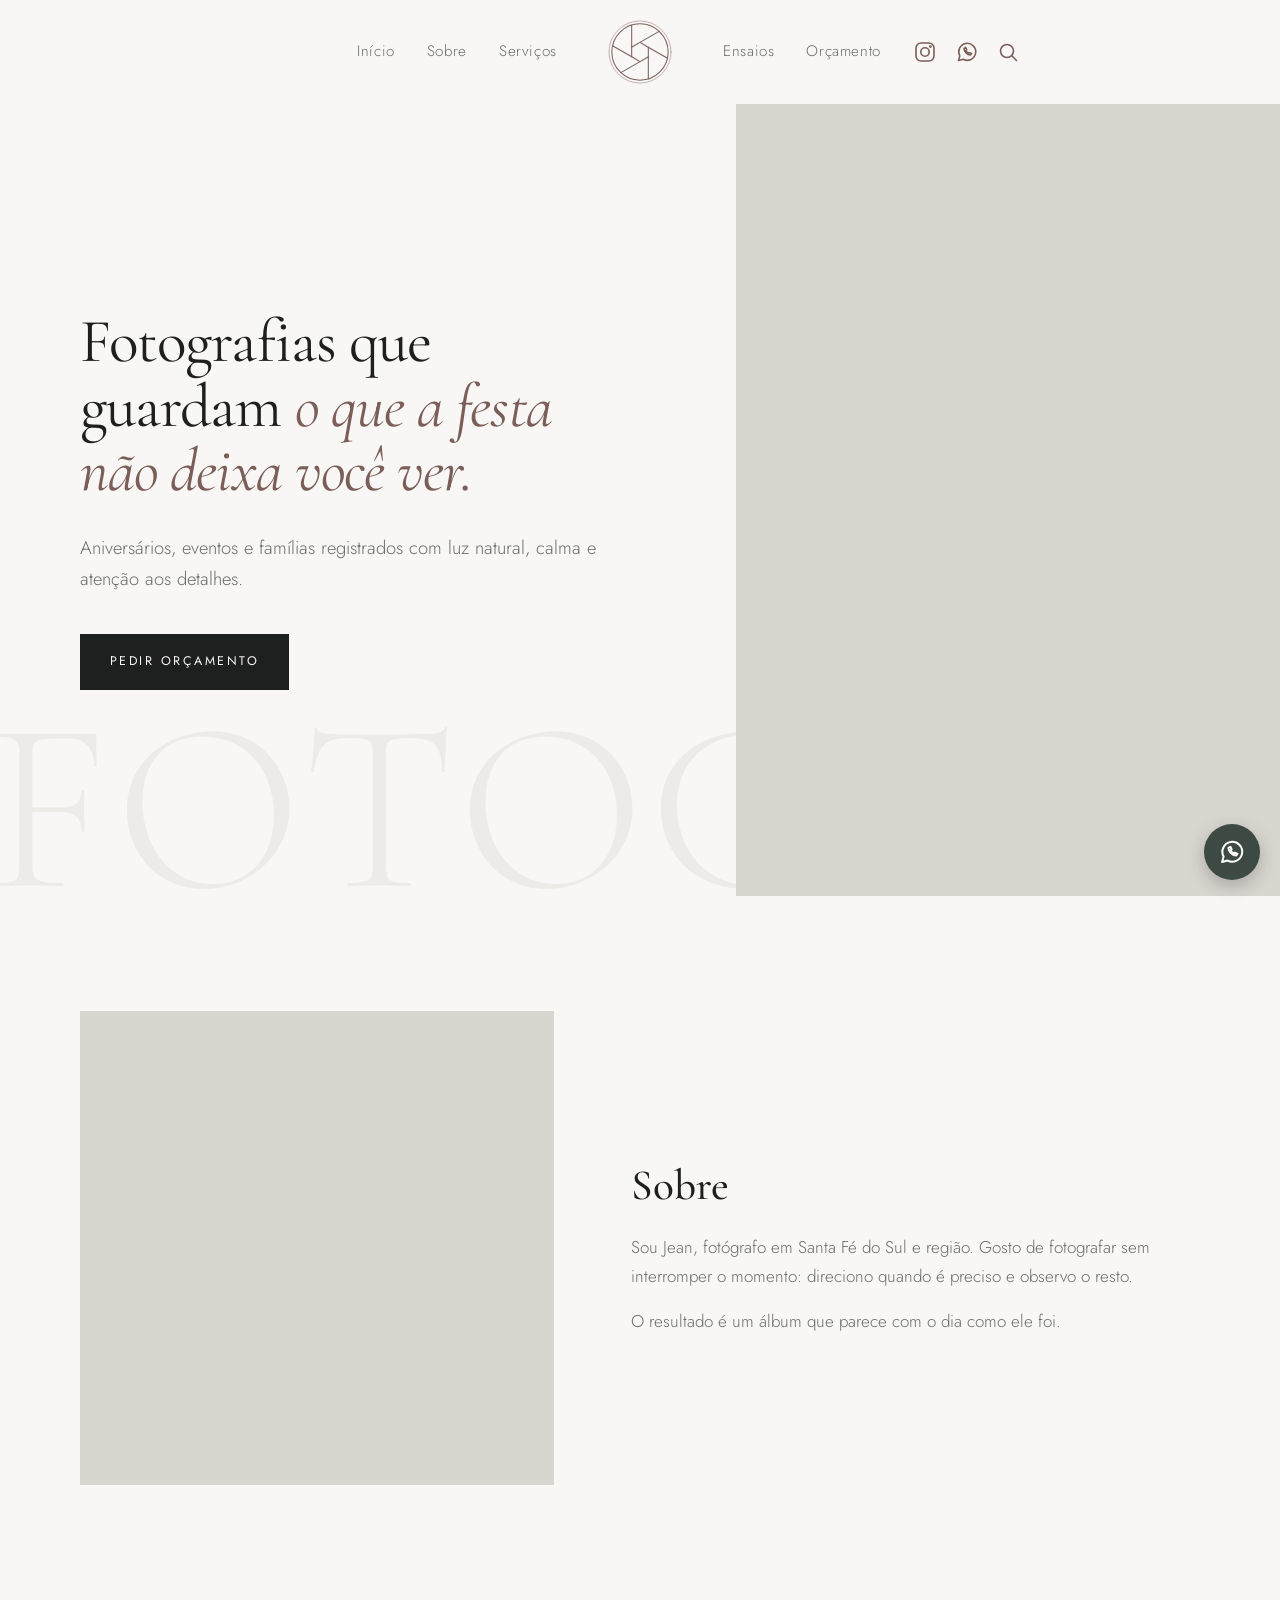
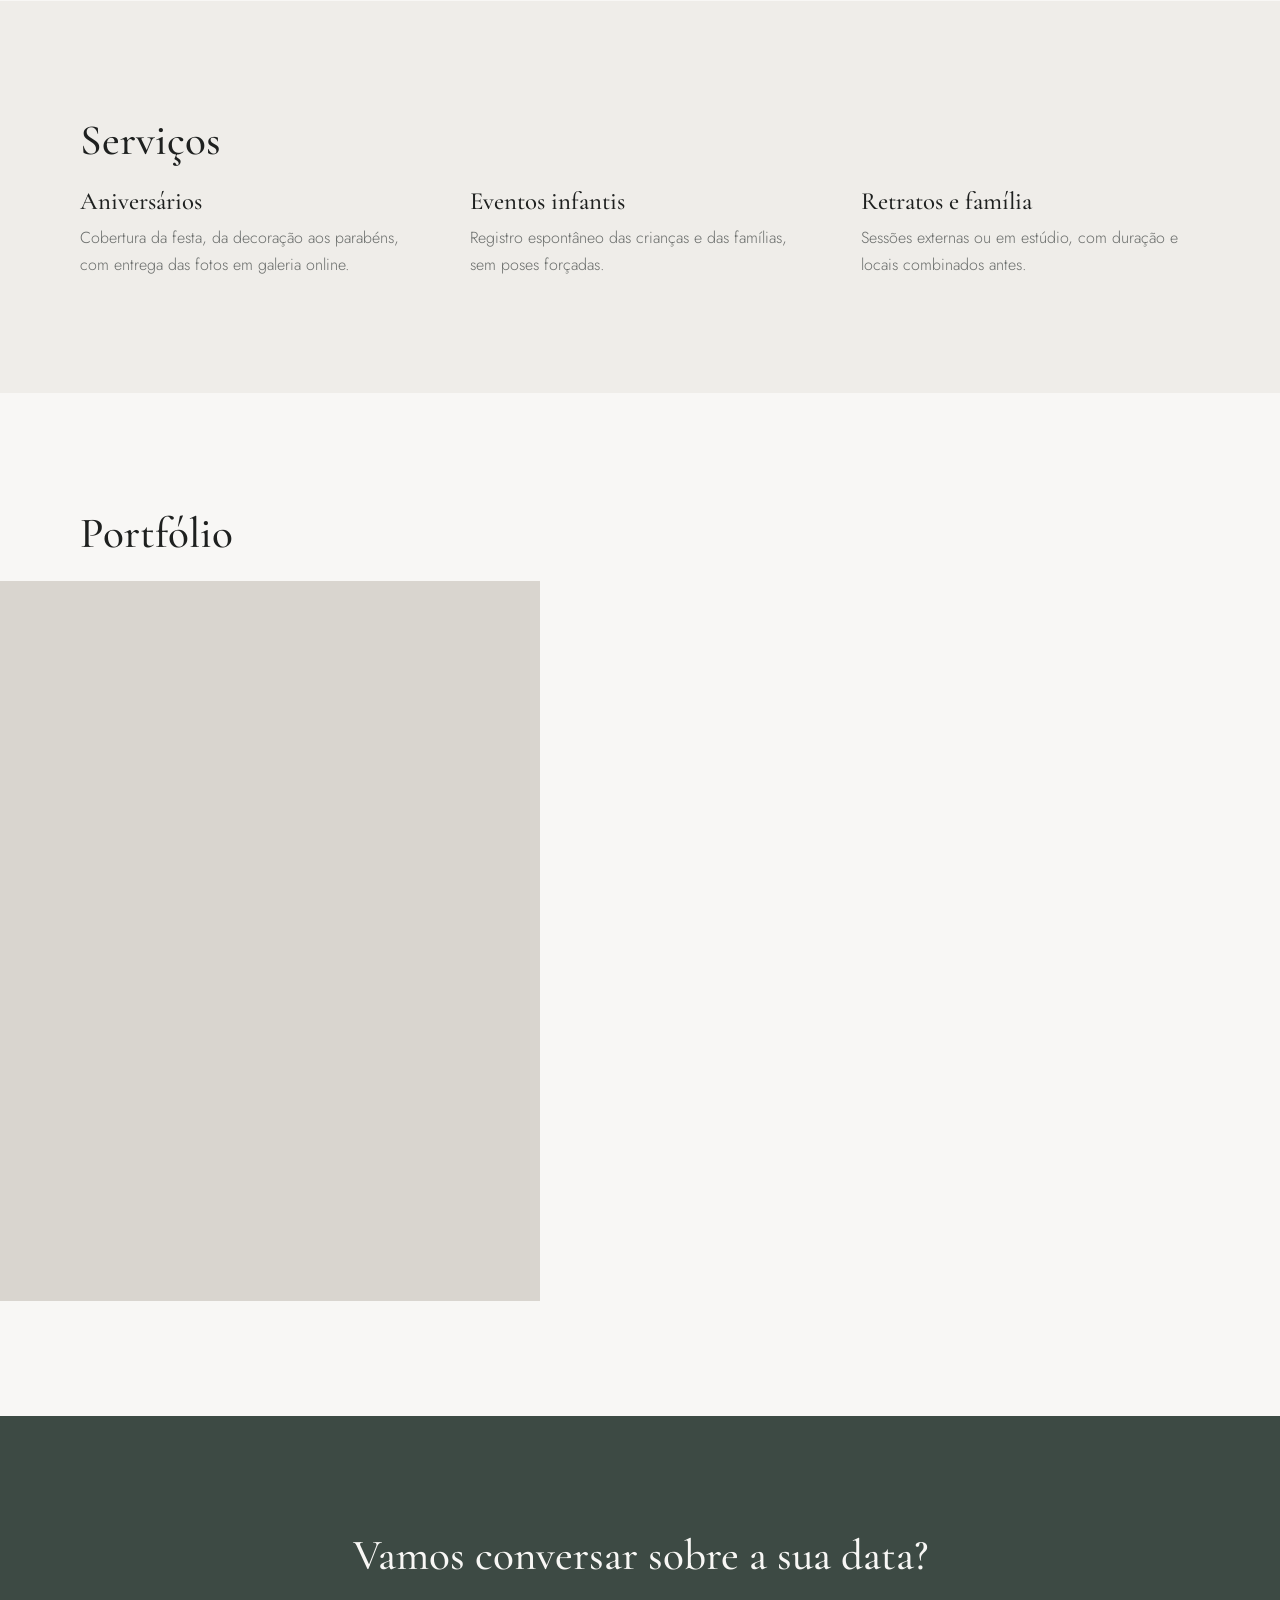
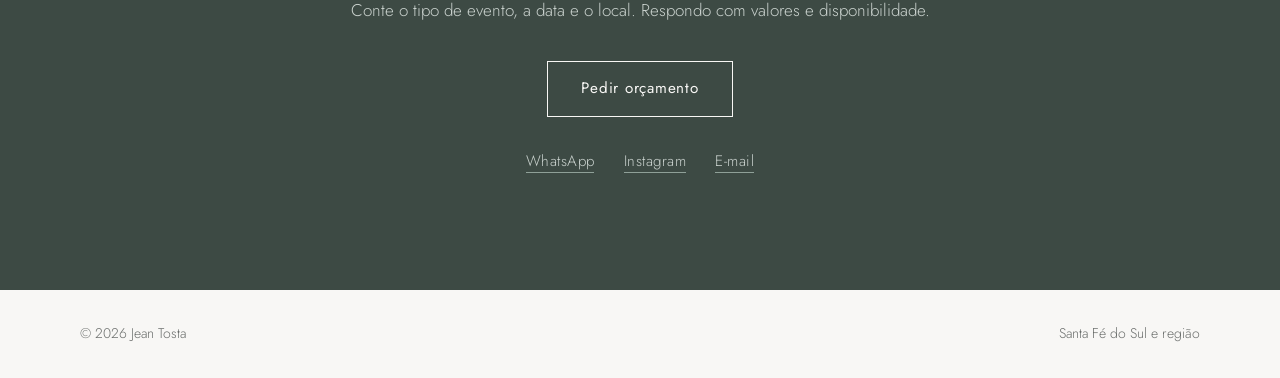
==== index.html @ 5d5b9629 "Add files via upload" ====
<!DOCTYPE html>
<html lang="pt-BR">
<head>
  <meta charset="UTF-8">
  <meta name="viewport" content="width=device-width, initial-scale=1">
  <title>Jean Tosta</title>
  <meta name="description" content="Fotografia de aniversários, eventos e famílias em Santa Fé do Sul e região.">
  <link rel="preconnect" href="https://fonts.googleapis.com">
  <link rel="preconnect" href="https://fonts.gstatic.com" crossorigin>
  <link href="https://fonts.googleapis.com/css2?family=Cormorant+Garamond:ital,wght@0,400;0,500;0,600;1,400&family=Jost:wght@300;400&display=swap" rel="stylesheet">
  <link rel="icon" type="image/svg+xml" href="logo.svg">
  <link rel="stylesheet" href="style.css">
</head>
<body>

  <header class="topo">
    <div class="container">
      <nav class="menu-esq" aria-label="Menu principal">
        <ul class="menu">
            <li><a href="index.html">Início</a></li>
            <li><a href="index.html#sobre">Sobre</a></li>
            <li><a href="index.html#servicos">Serviços</a></li>
        </ul>
      </nav>
      <a class="logo" href="index.html" aria-label="Jean Tosta, página inicial">
        <img src="logo.svg" alt="Jean Tosta">
      </a>
      <div class="topo-direita">
        <nav aria-label="Menu secundário">
          <ul class="menu">
            <li><a href="ensaios.html">Ensaios</a></li>
            <li><a href="orcamento.html">Orçamento</a></li>
          </ul>
        </nav>
        <div class="icones">
          <a href="https://instagram.com/jeantosta_" aria-label="Instagram">
            <svg viewBox="0 0 24 24" fill="none" stroke="currentColor" stroke-width="1.6" stroke-linecap="round" stroke-linejoin="round" aria-hidden="true"><rect x="3" y="3" width="18" height="18" rx="5"/><circle cx="12" cy="12" r="4.2"/><circle cx="17.4" cy="6.6" r="0.6" fill="currentColor"/></svg>
          </a>
          <a href="https://wa.me/5517992645411" aria-label="WhatsApp">
            <svg viewBox="0 0 24 24" fill="none" stroke="currentColor" stroke-width="1.6" stroke-linecap="round" stroke-linejoin="round" aria-hidden="true"><path d="M3.5 20.5l1.3-4.6A8.5 8.5 0 1 1 8.2 19.3z"/><path d="M9 8.5c0 3.2 3.3 6.5 6.5 6.5l1.2-1.4-2.2-1.1-.9.8c-1.2-.5-2.2-1.5-2.7-2.7l.8-.9-1.1-2.2z"/></svg>
          </a>
          <details class="busca">
            <summary aria-label="Pesquisar">
              <svg viewBox="0 0 24 24" fill="none" stroke="currentColor" stroke-width="1.6" stroke-linecap="round" aria-hidden="true"><circle cx="11" cy="11" r="6.5"/><path d="M16 16l4.5 4.5"/></svg>
            </summary>
            <form action="https://www.google.com/search" method="get" role="search">
              <input type="hidden" name="as_sitesearch" value="SEUDOMINIO.com.br">
              <input type="search" name="q" placeholder="Pesquisar no site" aria-label="Pesquisar no site">
            </form>
          </details>
        </div>
      </div>
    </div>
  </header>

  <main>

    <!-- INÍCIO -->
    <section class="hero" id="inicio">
      <div class="hero-texto">
        <h1>Fotografias que guardam <em>o que a festa não deixa você ver.</em></h1>
        <p class="lead">Aniversários, eventos e famílias registrados com luz natural, calma e atenção aos detalhes.</p>
        <div class="botoes">
          <a class="botao cheio" href="#contato" data-rolar="contato">Pedir orçamento</a>
        </div>
      </div>
      <!-- Foto de destaque: para trocar, mude o arquivo em background-image -->
      <div class="foto hero-foto" style="background-image:url('img/ensaios/giovanna/IMG_0049.jpg')" role="img" aria-label="Giovanna, ensaio fotográfico"></div>
    </section>

    <!-- SOBRE -->
    <section class="sobre" id="sobre">
      <div class="container">
        <div class="foto r-quadrado" style="background-image:url('img/sobre.jpg');background-position:center 30%" role="img" aria-label="Jean Tosta fotografando"></div>
        <div>
          <h2>Sobre</h2>
          <p>Sou Jean, fotógrafo em Santa Fé do Sul e região. Gosto de fotografar sem interromper o momento: direciono quando é preciso e observo o resto.</p>
          <p>O resultado é um álbum que parece com o dia como ele foi.</p>
        </div>
      </div>
    </section>

    <!-- ENSAIOS -->
    <section class="servicos" id="servicos">
      <div class="container">
        <h2>Serviços</h2>
        <div class="lista-servicos">
          <div>
            <h3>Aniversários</h3>
            <p>Cobertura da festa, da decoração aos parabéns, com entrega das fotos em galeria online.</p>
          </div>
          <div>
            <h3>Eventos infantis</h3>
            <p>Registro espontâneo das crianças e das famílias, sem poses forçadas.</p>
          </div>
          <div>
            <h3>Retratos e família</h3>
            <p>Sessões externas ou em estúdio, com duração e locais combinados antes.</p>
          </div>
        </div>
      </div>
    </section>

    <!-- PORTFÓLIO -->
    <section id="portfolio">
      <div class="container">
        <h2>Portfólio</h2>
      </div>
      <div class="categorias">
          <a class="tile" href="ensaios.html">
            <div class="foto r-retrato" style="background-image:url('img/ensaios/giovanna/IMG_9878.jpg')" role="img" aria-label="Ensaios"></div>
            <span class="rotulo">Ensaios</span>
          </a>
        </div>
    </section>

    <!-- CONTATO -->
    <section class="contato" id="contato">
      <div class="container">
        <h2>Vamos conversar sobre a sua data?</h2>
        <p>Conte o tipo de evento, a data e o local. Respondo com valores e disponibilidade.</p>
        <a class="botao" href="orcamento.html">Pedir orçamento</a>
        <p class="redes">
          <a href="https://wa.me/5517992645411">WhatsApp</a>
          <a href="https://instagram.com/jeantosta_">Instagram</a>
          <a href="mailto:lucasjean2605@gmail.com">E-mail</a>
        </p>
      </div>
    </section>

  </main>

  <footer class="rodape">
    <div class="container">
      <span>© 2026 Jean Tosta</span>
      <span>Santa Fé do Sul e região</span>
    </div>
  </footer>

  <a class="whats-flutuante" href="https://wa.me/5517992645411?text=Ol%C3%A1!%20Vi%20seu%20site%20e%20quero%20um%20or%C3%A7amento." aria-label="Conversar no WhatsApp">
    <svg viewBox="0 0 24 24" fill="none" stroke="currentColor" stroke-width="1.7" stroke-linecap="round" stroke-linejoin="round" aria-hidden="true"><path d="M3.5 20.5l1.3-4.6A8.5 8.5 0 1 1 8.2 19.3z"/><path d="M9 8.5c0 3.2 3.3 6.5 6.5 6.5l1.2-1.4-2.2-1.1-.9.8c-1.2-.5-2.2-1.5-2.7-2.7l.8-.9-1.1-2.2z"/></svg>
  </a>

  <script src="script.js"></script>
</body>
</html>
---- style.css ----
/* ===== Base ===== */
:root {
  --papel: #f8f7f5;
  --tinta: #1e201f;
  --suave: #6a6d6b;
  --linha: #dcdad6;
  --destaque: #3d4a44;
  --icone: #7b5e57;
  --foto-1: #d9d5cf;
  --foto-2: #c9c7c2;
  --foto-3: #e4e1dc;
  --titulo: "Cormorant Garamond", Garamond, Georgia, serif;
  --texto: "Jost", "Helvetica Neue", Arial, sans-serif;
}

* { box-sizing: border-box; margin: 0; padding: 0; }

html { scroll-behavior: smooth; }

body {
  background: var(--papel);
  color: var(--tinta);
  font-family: var(--texto);
  font-weight: 300;
  font-size: 1.0625rem;
  line-height: 1.7;
  -webkit-font-smoothing: antialiased;
}

a { color: inherit; text-decoration: none; }
a:focus-visible, button:focus-visible, input:focus-visible,
select:focus-visible, textarea:focus-visible {
  outline: 2px solid var(--destaque);
  outline-offset: 3px;
}

.container { width: min(1120px, 100% - 3rem); margin-inline: auto; }

h1, h2, h3 { font-family: var(--titulo); font-weight: 500; line-height: 1.12; }
h1 { font-size: clamp(2.7rem, 5.8vw, 4.8rem); letter-spacing: -0.01em; }
h2 { font-size: clamp(2rem, 3.4vw, 2.7rem); margin-bottom: 1.5rem; }
h3 { font-size: 1.55rem; margin-bottom: .5rem; }

p { max-width: 58ch; color: var(--suave); }
p + p { margin-top: 1rem; }

section { padding: clamp(4rem, 9vw, 7.5rem) 0; }

/* ===== Cabeçalho ===== */
.topo { padding: 1.25rem 0; }
.topo .container {
  display: grid; grid-template-columns: 1fr auto 1fr; align-items: center;
  column-gap: clamp(1.5rem, 4vw, 3.5rem);
}
.menu-esq { justify-self: end; }
.logo { display: block; line-height: 0; }
.logo img { width: 64px; height: 64px; display: block; }
.marca { font-family: var(--titulo); font-size: 1.7rem; font-weight: 500; letter-spacing: .01em; }
.menu { display: flex; gap: 2rem; flex-wrap: wrap; list-style: none; font-size: .95rem; letter-spacing: .04em; }
.menu a { color: var(--suave); padding-bottom: 2px; border-bottom: 1px solid transparent; }
.menu a:hover, .menu a[aria-current="page"] { color: var(--tinta); border-color: var(--tinta); }

.topo-direita { display: flex; align-items: center; gap: 2rem; justify-self: start; }
.icones { display: flex; align-items: center; gap: 1.1rem; color: var(--icone); position: relative; }
.icones svg { width: 24px; height: 24px; display: block; }
.icones a, .busca summary { color: var(--icone); cursor: pointer; list-style: none; display: block; transition: color .2s; }
.icones a:hover, .busca summary:hover { color: var(--tinta); }
.busca summary::-webkit-details-marker { display: none; }
.busca form { position: absolute; right: 0; top: calc(100% + .75rem); z-index: 5; background: var(--papel); border: 1px solid var(--linha); padding: .6rem .9rem; }
.busca input { font: inherit; font-weight: 300; border: 0; background: transparent; color: var(--tinta); width: 14rem; }
.busca input:focus { outline: none; }

/* ===== Fotos (blocos de imagem) ===== */
.foto {
  background-color: var(--foto-1);
  background-size: cover;
  background-position: center;
  width: 100%;
}
.foto { -webkit-user-select: none; user-select: none; -webkit-touch-callout: none; }
.foto.r-retrato { aspect-ratio: 4 / 5; }
.foto.r-paisagem { aspect-ratio: 3 / 2; }
.foto.r-quadrado { aspect-ratio: 1 / 1; }

/* ===== Início ===== */
.inicio { padding-top: clamp(2rem, 5vw, 4rem); }
.inicio .container {
  display: grid; grid-template-columns: 1.1fr 1fr; gap: clamp(2rem, 6vw, 5rem);
  align-items: end;
}
.inicio p { margin-top: 1.75rem; font-size: 1.15rem; }
.botao {
  display: inline-block; margin-top: 2.25rem;
  padding: .9rem 2.1rem; border: 1px solid var(--tinta);
  font-size: .95rem; letter-spacing: .05em;
  background: transparent; color: var(--tinta); cursor: pointer;
  font-family: var(--texto); font-weight: 400;
  transition: background .2s, color .2s;
}
.botao:hover { background: var(--tinta); color: var(--papel); }

/* ===== Sobre ===== */
.sobre .container {
  display: grid; grid-template-columns: 1fr 1.2fr; gap: clamp(2rem, 6vw, 5rem);
  align-items: center;
}

/* ===== Serviços ===== */
.servicos { background: #efede9; }
.lista-servicos {
  display: grid; grid-template-columns: repeat(3, 1fr); gap: clamp(1.5rem, 4vw, 3.5rem);
  margin-top: 1rem;
}
.lista-servicos p { font-size: 1rem; }

/* ===== Portfólio ===== */
.grade {
  display: grid; grid-template-columns: repeat(3, 1fr); gap: 1rem;
  align-items: start;
}
.grade figure:nth-child(2) .foto { background-color: var(--foto-2); }
.grade figure:nth-child(3) .foto { background-color: var(--foto-3); }
.grade figure:nth-child(4) .foto { background-color: var(--foto-3); }
.grade figure:nth-child(5) .foto { background-color: var(--foto-1); }
.grade figure:nth-child(6) .foto { background-color: var(--foto-2); }
.grade figure:nth-child(2), .grade figure:nth-child(5) { margin-top: 3rem; }
figcaption { margin-top: .6rem; font-size: .9rem; color: var(--suave); }

/* ===== Contato ===== */
.contato { text-align: center; background: var(--destaque); color: var(--papel); }
.contato h2 { margin-bottom: 1rem; }
.contato p { color: #c9d1cd; margin-inline: auto; }
.contato .botao { border-color: var(--papel); color: var(--papel); }
.contato .botao:hover { background: var(--papel); color: var(--destaque); }
.contato .redes { margin-top: 2rem; font-size: .95rem; letter-spacing: .03em; }
.contato .redes a { border-bottom: 1px solid #8fa098; margin: 0 .75rem; }

/* ===== Orçamento ===== */
.orcamento .container { max-width: 720px; }
.orcamento form { margin-top: 2.5rem; display: grid; gap: 1.5rem; }
.campo { display: grid; gap: .4rem; }
.campo label { font-size: .95rem; color: var(--suave); }
.campo input, .campo select, .campo textarea {
  font: inherit; font-weight: 300; color: var(--tinta);
  background: transparent; border: 0; border-bottom: 1px solid var(--linha);
  padding: .6rem 0; border-radius: 0;
}
.campo input:focus, .campo select:focus, .campo textarea:focus { border-color: var(--tinta); outline: none; }
.campo textarea { min-height: 7rem; resize: vertical; }
.duas { display: grid; grid-template-columns: 1fr 1fr; gap: 1.5rem; }
.ou { margin-top: 2rem; font-size: .95rem; }
.ou a { border-bottom: 1px solid var(--tinta); color: var(--tinta); }

/* ===== Rodapé ===== */
.rodape { padding: 2rem 0; font-size: .875rem; color: var(--suave); }
.rodape .container { display: flex; justify-content: space-between; flex-wrap: wrap; gap: .5rem; }

/* ===== Celular ===== */
@media (max-width: 820px) {
  .inicio .container, .sobre .container { grid-template-columns: 1fr; }
  .lista-servicos { grid-template-columns: 1fr; }
  .grade { grid-template-columns: 1fr 1fr; }
  .grade figure:nth-child(2), .grade figure:nth-child(5) { margin-top: 0; }
  .duas { grid-template-columns: 1fr; }
  .menu { gap: 1.25rem; justify-content: center; }
  .topo .container { grid-template-columns: 1fr; justify-items: center; row-gap: .75rem; }
  .logo { order: -1; }
  .menu-esq, .topo-direita { justify-self: center; }
  .topo-direita { flex-wrap: wrap; justify-content: center; gap: 1rem 1.5rem; }
  .logo img { width: 52px; height: 52px; }
}
@media (max-width: 480px) {
  .grade { grid-template-columns: 1fr; }
}

/* ===== Aviso de direitos autorais (clique direito) ===== */
.aviso-direitos {
  position: fixed; z-index: 100; pointer-events: none;
  padding: .3rem .7rem; white-space: nowrap;
  background: rgba(255, 255, 255, .95); color: var(--icone);
  border: 1px solid #cdbdb8; font-family: var(--texto); font-weight: 300; font-size: .8rem;
  opacity: 0; transition: opacity .2s;
}
.aviso-direitos.visivel { opacity: 1; }

/* ===== Portfólio em categorias e galerias ===== */
.tile { position: relative; display: block; overflow: hidden; }
.tile .rotulo {
  position: absolute; inset: 0; display: flex; align-items: center; justify-content: center;
  padding: 1rem; text-align: center;
  background: rgba(30, 32, 31, .5); color: #fff;
  font-family: var(--titulo); font-weight: 500; font-size: clamp(1.3rem, 2.2vw, 1.8rem);
  opacity: 0; transition: opacity .25s;
}
.tile:hover .rotulo, .tile:focus-visible .rotulo { opacity: 1; }
div.tile .rotulo { display: none; }

/* Portfólio: faixa de fotos grandes que ocupa a tela toda e rola para os lados */
.categorias {
  display: flex; gap: 0; width: 100%;
  overflow-x: auto; overflow-y: hidden;
  -webkit-overflow-scrolling: touch;
  scrollbar-width: none; -ms-overflow-style: none; /* barra escondida */
}
.categorias::-webkit-scrollbar { display: none; }
.categorias .tile { flex: 0 0 auto; height: 80vh; min-height: 420px; aspect-ratio: 3 / 4; }
.categorias .tile .foto { height: 100%; aspect-ratio: auto; }

.pagina { padding-top: clamp(1.5rem, 4vw, 3rem); }
.voltar { display: inline-block; margin-bottom: 1.5rem; font-size: .95rem; color: var(--suave); border-bottom: 1px solid var(--linha); }
.voltar:hover { color: var(--tinta); border-color: var(--tinta); }
.pagina .intro { margin-top: 1rem; }
.galeria { display: grid; grid-template-columns: repeat(4, 1fr); gap: 1rem; margin-top: 2.5rem; }
.galeria-evento { margin-top: 2rem; }

@media (hover: none) {
  .tile .rotulo { opacity: 1; background: linear-gradient(to top, rgba(30,32,31,.65), rgba(30,32,31,0) 55%); align-items: flex-end; font-size: 1.15rem; }
  div.tile .rotulo { display: none; }
}
@media (max-width: 820px) {
  .galeria { grid-template-columns: 1fr 1fr; }
  .categorias .tile { height: 70vh; }
}


.nota { font-size: .875rem; margin-top: -.5rem; }

/* Campo de WhatsApp com seleção do país */
.telefone-grupo { display: grid; grid-template-columns: 9rem 1fr; gap: .75rem; }
.telefone-grupo select { text-overflow: ellipsis; cursor: pointer; }

/* ===== Celular: cabeçalho em linha e foto de destaque menor ===== */
@media (max-width: 820px) {
  .topo { padding: 2.25rem 0 1rem; }
  .topo .container {
    display: flex; flex-wrap: wrap; justify-content: center; align-items: center;
    gap: .9rem 1rem;
  }
  .logo { order: -1; flex-basis: 100%; display: flex; justify-content: center; }
  .topo-direita { display: contents; }
  .menu-esq, .topo-direita nav { justify-self: auto; }
  .menu { flex-wrap: nowrap; gap: 1rem; font-size: .88rem; letter-spacing: .02em; justify-content: center; }
  .icones { flex-basis: 100%; justify-content: center; gap: 1.6rem; }
  .icones svg { width: 22px; height: 22px; }

  h1 { font-size: clamp(2rem, 9vw, 2.6rem); }
  .inicio { padding-top: 1.5rem; }
  .inicio p { font-size: 1.05rem; margin-top: 1.25rem; }
  .inicio .foto { max-width: 17rem; margin-inline: auto; }
  section { padding: 3.5rem 0; }
}
@media (max-width: 360px) {
  .menu { gap: .7rem; font-size: .8rem; }
}

/* ===== Início (hero) ===== */
.hero {
  position: relative; overflow: hidden; padding: 0;
  display: grid; grid-template-columns: minmax(0, 1.15fr) minmax(0, .85fr);
  min-height: 600px; min-height: min(88vh, 860px);
}
/* palavra grande e apagada ao fundo */
.hero::before {
  content: "FOTOGRAFIA"; position: absolute; left: -1vw; bottom: -.14em; z-index: 0;
  font-family: var(--titulo); font-size: clamp(6rem, 19vw, 17rem); line-height: 1;
  letter-spacing: .02em; white-space: nowrap; pointer-events: none;
  color: rgba(123, 94, 87, .08);
}
.hero-texto {
  position: relative; z-index: 2; align-self: center;
  padding: 4rem clamp(1.5rem, 5vw, 5rem) 4rem max(1.5rem, calc((100vw - 1120px) / 2));
}
.hero-foto { position: relative; z-index: 1; background-position: center 30%; min-height: 100%; }

.hero h1 { font-size: clamp(2.6rem, 4.8vw, 5rem); font-weight: 400; line-height: 1.05; letter-spacing: -.015em; max-width: 100%; text-wrap: balance; overflow-wrap: break-word; }
.hero h1 em { font-style: italic; color: var(--icone); }
.hero .lead { margin-top: 1.75rem; font-size: 1.15rem; max-width: 34rem; }

.botoes { display: flex; flex-wrap: wrap; gap: .75rem; margin-top: 2.5rem; }
.hero .botao {
  margin-top: 0; padding: 1rem 1.8rem;
  font-size: .78rem; letter-spacing: .2em; text-transform: uppercase;
}
.botao.cheio { background: var(--tinta); color: var(--papel); }
.botao.cheio:hover { background: var(--destaque); border-color: var(--destaque); }

/* WhatsApp flutuante */
.whats-flutuante {
  position: fixed; z-index: 50;
  right: 1.25rem; bottom: calc(1.25rem + env(safe-area-inset-bottom, 0px));
  width: 56px; height: 56px; border-radius: 50%;
  display: grid; place-items: center;
  background: var(--destaque); color: #fff;
  box-shadow: 0 6px 18px rgba(30, 32, 31, .25);
  transition: background .2s;
}
.whats-flutuante:hover { background: var(--tinta); }
.whats-flutuante svg { width: 28px; height: 28px; }

@media (max-width: 820px) {
  .hero { display: flex; flex-direction: column; min-height: 0; }
  .hero::before { font-size: 24vw; bottom: 0; }
  /* foto no topo, com degradê que a funde ao fundo da página */
  .hero-foto { order: -1; height: 66vh; height: 66svh; min-height: 380px; background-position: center 25%; }
  .hero-foto::after {
    content: ""; position: absolute; inset: 0;
    background: linear-gradient(to bottom, rgba(248, 247, 245, 0) 45%, var(--papel) 100%);
  }
  .hero-texto { margin-top: -4rem; padding: 0 1.5rem 3.5rem; }
  .hero h1 { font-size: clamp(2.3rem, 10.5vw, 3.1rem); line-height: 1.08; }
  .hero .lead { font-size: 1.05rem; margin-top: 1.25rem; }
  .botoes { margin-top: 1.75rem; gap: .6rem; }
  .hero .botao { padding: .95rem 1.2rem; font-size: .72rem; letter-spacing: .16em; text-align: center; white-space: nowrap; }
}

/* ===== Galeria estilo Pinterest ===== */
.mural { columns: 4; column-gap: .75rem; margin-top: 2rem; } /* reserva, sem JavaScript */
.mural-item { break-inside: avoid; margin: 0 0 .75rem; }
.mural-item img {
  display: block; width: 100%; height: auto; border-radius: .75rem;
  background: var(--foto-1); cursor: zoom-in;
  -webkit-user-drag: none; user-select: none; -webkit-touch-callout: none;
  transition: filter .25s;
}
.mural-item:hover img { filter: brightness(.9); }
.mural-item:focus-visible { outline: 2px solid var(--destaque); outline-offset: 3px; border-radius: .75rem; }
.mural.mural-js { columns: auto; display: flex; align-items: flex-start; gap: .75rem; }
.mural-coluna { flex: 1 1 0; min-width: 0; display: flex; flex-direction: column; gap: .75rem; }
.mural-js .mural-item { margin: 0; }
.mural-fim { height: 1px; }
@media (max-width: 900px) { .mural { columns: 3; } }
@media (max-width: 560px) {
  .mural { columns: 2; column-gap: .5rem; }
  .mural.mural-js, .mural-coluna { gap: .5rem; }
}

/* ===== Visualizador de foto (sem setas) ===== */
.visualizador {
  position: fixed; inset: 0; z-index: 200;
  background: rgba(18, 19, 18, .96);
  opacity: 0; visibility: hidden; transition: opacity .25s, visibility .25s;
  overflow: hidden;
}
.visualizador.aberto { opacity: 1; visibility: visible; }
.vis-palco { position: absolute; inset: 0; display: flex; align-items: center; justify-content: center; pointer-events: none; }
.vis-palco img {
  position: absolute; max-width: 92vw; max-height: 90vh; max-height: 90svh;
  width: auto; height: auto; object-fit: contain;
  user-select: none; -webkit-user-drag: none; -webkit-touch-callout: none;
}
/* áreas invisíveis nas laterais: tocar/clicar troca a foto */
.vis-zona { position: absolute; top: 0; bottom: 0; width: 32%; background: transparent; border: 0; cursor: pointer; z-index: 2; -webkit-tap-highlight-color: transparent; }
.vis-zona.esq { left: 0; }
.vis-zona.dir { right: 0; }
.vis-fechar {
  position: absolute; z-index: 3; top: calc(.75rem + env(safe-area-inset-top, 0px)); right: .75rem;
  width: 44px; height: 44px; display: grid; place-items: center;
  background: none; border: 0; cursor: pointer; color: rgba(255, 255, 255, .8);
}
.vis-fechar:hover { color: #fff; }
.vis-fechar svg { width: 24px; height: 24px; }
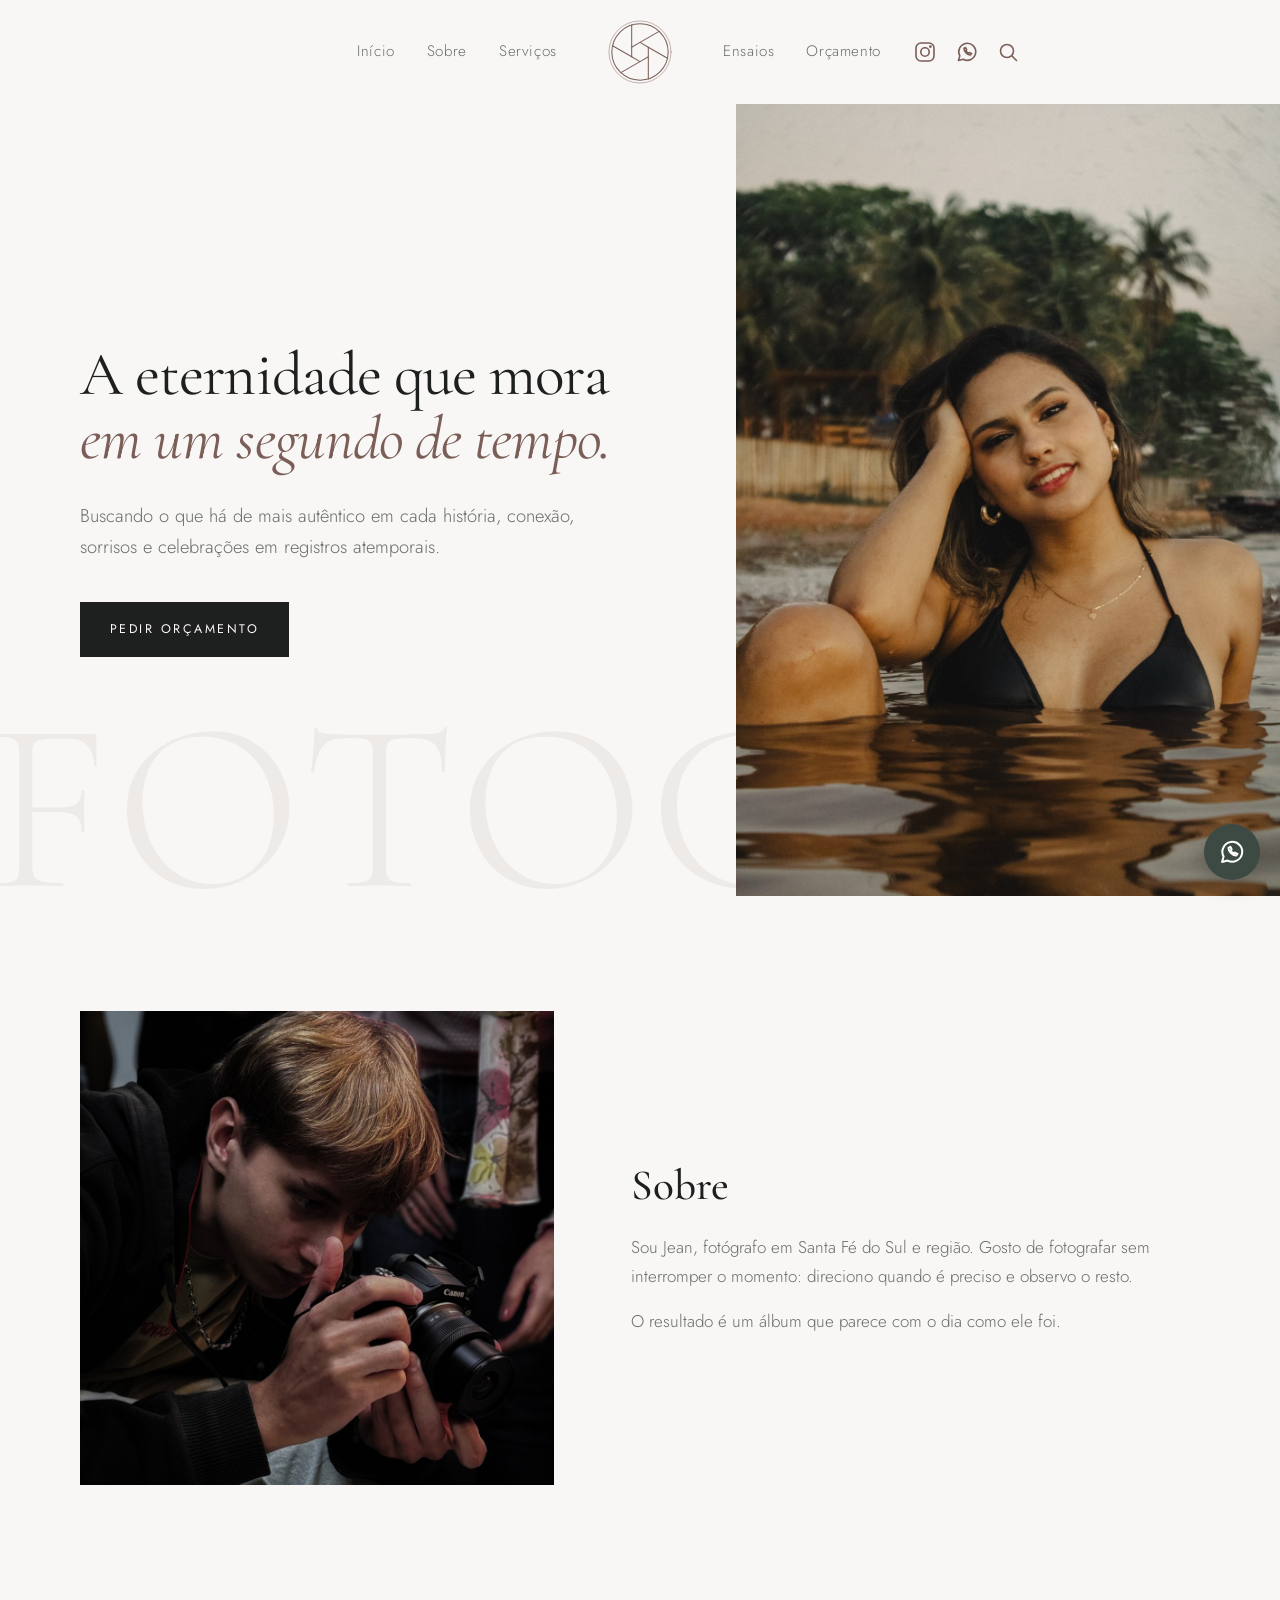
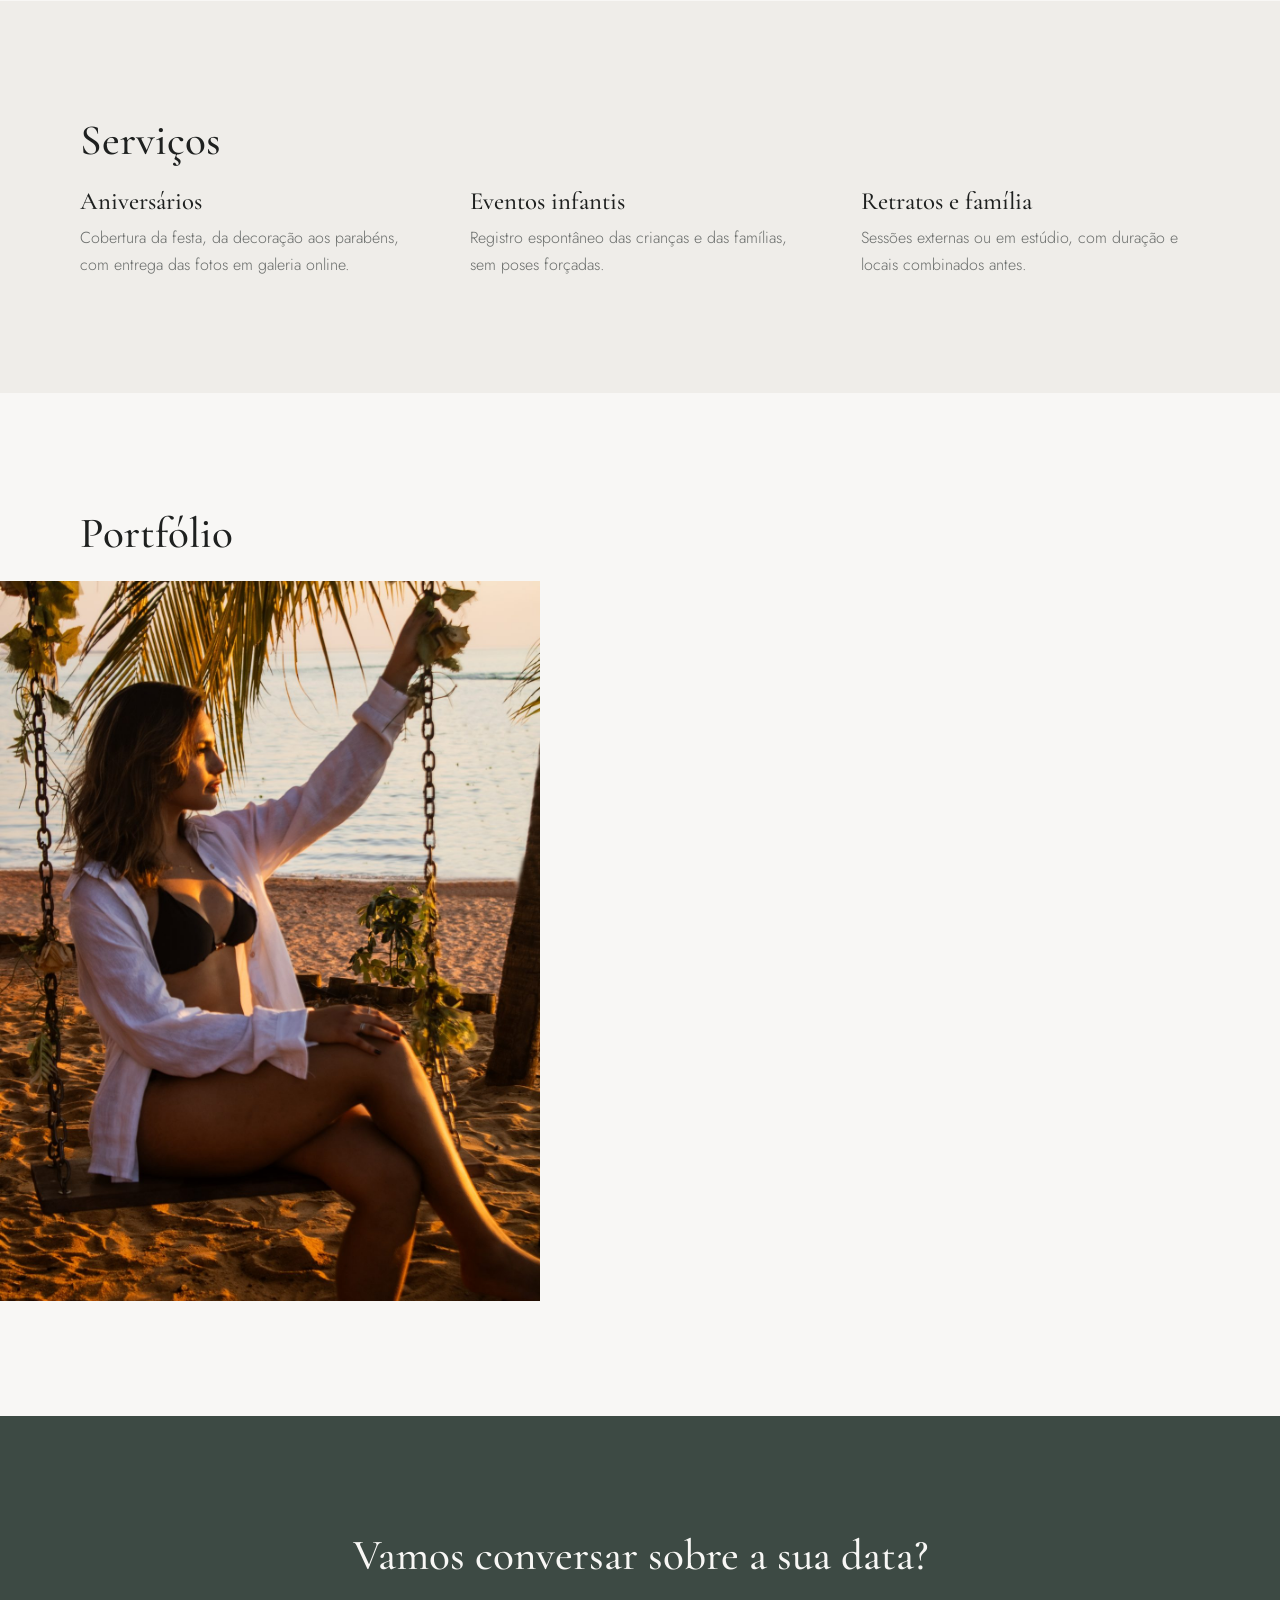
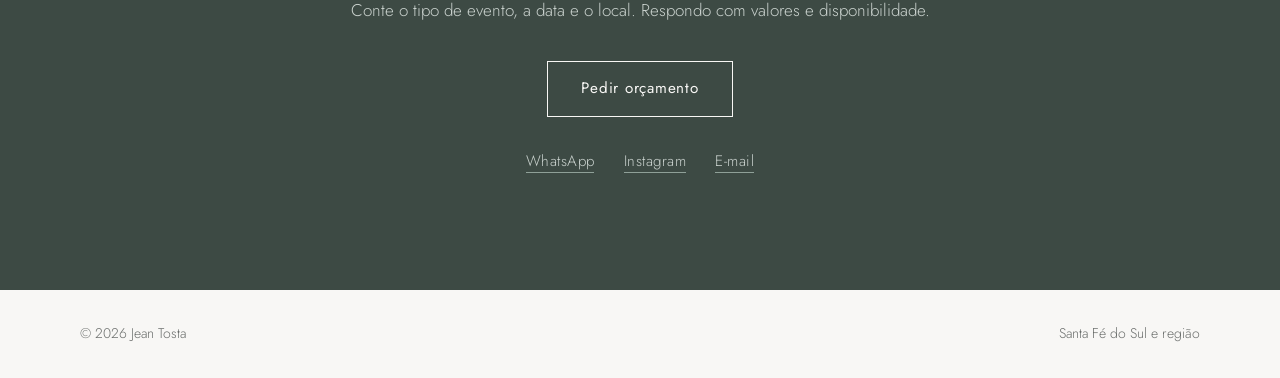
==== commit 8a7c1a60: "Add files via upload" ====
--- a/index.html
+++ b/index.html
@@ -58,8 +58,8 @@
     <!-- INÍCIO -->
     <section class="hero" id="inicio">
       <div class="hero-texto">
-        <h1>Fotografias que guardam <em>o que a festa não deixa você ver.</em></h1>
-        <p class="lead">Aniversários, eventos e famílias registrados com luz natural, calma e atenção aos detalhes.</p>
+        <h1>A eternidade que mora <em>em um segundo de tempo.</em></h1>
+        <p class="lead">Buscando o que há de mais autêntico em cada história, conexão,  sorrisos e celebrações em registros atemporais.</p>
         <div class="botoes">
           <a class="botao cheio" href="#contato" data-rolar="contato">Pedir orçamento</a>
         </div>
--- a/style.css
+++ b/style.css
@@ -313,49 +313,64 @@
   .hero .botao { padding: .95rem 1.2rem; font-size: .72rem; letter-spacing: .16em; text-align: center; white-space: nowrap; }
 }
 
-/* ===== Galeria estilo Pinterest ===== */
-.mural { columns: 4; column-gap: .75rem; margin-top: 2rem; } /* reserva, sem JavaScript */
-.mural-item { break-inside: avoid; margin: 0 0 .75rem; }
+/* ===== Galeria em tela cheia (estilo Pinterest, sem bordas e sem espaços) ===== */
+.pagina-galeria { padding-bottom: 0; }
+.pagina-galeria .container { margin-bottom: 2rem; }
+
+.mural { width: 100%; columns: 4; column-gap: 0; } /* reserva, sem JavaScript */
+.mural-item { break-inside: avoid; margin: 0; overflow: hidden; cursor: zoom-in; }
 .mural-item img {
-  display: block; width: 100%; height: auto; border-radius: .75rem;
-  background: var(--foto-1); cursor: zoom-in;
+  display: block; width: 100%; height: 100%; object-fit: cover;
   -webkit-user-drag: none; user-select: none; -webkit-touch-callout: none;
-  transition: filter .25s;
-}
-.mural-item:hover img { filter: brightness(.9); }
-.mural-item:focus-visible { outline: 2px solid var(--destaque); outline-offset: 3px; border-radius: .75rem; }
-.mural.mural-js { columns: auto; display: flex; align-items: flex-start; gap: .75rem; }
-.mural-coluna { flex: 1 1 0; min-width: 0; display: flex; flex-direction: column; gap: .75rem; }
-.mural-js .mural-item { margin: 0; }
-.mural-fim { height: 1px; }
-@media (max-width: 900px) { .mural { columns: 3; } }
-@media (max-width: 560px) {
-  .mural { columns: 2; column-gap: .5rem; }
-  .mural.mural-js, .mural-coluna { gap: .5rem; }
-}
-
-/* ===== Visualizador de foto (sem setas) ===== */
+  transition: filter .3s;
+}
+.mural-item:hover img { filter: brightness(.88); }
+.mural-item:focus-visible { outline: 2px solid var(--papel); outline-offset: -4px; }
+
+.mural.mural-js { columns: auto; display: flex; align-items: flex-start; }
+.mural-coluna { flex: 1 1 0; min-width: 0; display: flex; flex-direction: column; }
+@media (max-width: 1099px) { .mural { columns: 3; } }
+@media (max-width: 699px) { .mural { columns: 2; } }
+
+/* ===== Visualizador em carrossel (sem setas) ===== */
 .visualizador {
-  position: fixed; inset: 0; z-index: 200;
-  background: rgba(18, 19, 18, .96);
-  opacity: 0; visibility: hidden; transition: opacity .25s, visibility .25s;
-  overflow: hidden;
+  position: fixed; inset: 0; z-index: 200; overflow: hidden;
+  background: rgba(14, 15, 14, .88);
+  opacity: 0; visibility: hidden; transition: opacity .3s, visibility .3s;
 }
 .visualizador.aberto { opacity: 1; visibility: visible; }
-.vis-palco { position: absolute; inset: 0; display: flex; align-items: center; justify-content: center; pointer-events: none; }
-.vis-palco img {
-  position: absolute; max-width: 92vw; max-height: 90vh; max-height: 90svh;
-  width: auto; height: auto; object-fit: contain;
+
+.vis-palco {
+  position: absolute; inset: 0; pointer-events: none;
+  transform: scale(.97); transition: transform .4s cubic-bezier(.22, .61, .36, 1);
+}
+.visualizador.aberto .vis-palco { transform: none; }
+
+.vis-slide {
+  position: absolute; left: 50%; top: 50%;
+  will-change: transform, opacity;
+}
+.vis-slide img {
+  display: block; width: 100%; height: auto;
+  box-shadow: 0 18px 60px rgba(0, 0, 0, .45);
   user-select: none; -webkit-user-drag: none; -webkit-touch-callout: none;
 }
-/* áreas invisíveis nas laterais: tocar/clicar troca a foto */
-.vis-zona { position: absolute; top: 0; bottom: 0; width: 32%; background: transparent; border: 0; cursor: pointer; z-index: 2; -webkit-tap-highlight-color: transparent; }
+
+/* áreas invisíveis nas laterais: tocar ou clicar troca a foto */
+.vis-zona {
+  position: absolute; top: 0; bottom: 0; width: 34%; z-index: 4;
+  background: transparent; border: 0; cursor: pointer; -webkit-tap-highlight-color: transparent;
+}
 .vis-zona.esq { left: 0; }
 .vis-zona.dir { right: 0; }
+
 .vis-fechar {
-  position: absolute; z-index: 3; top: calc(.75rem + env(safe-area-inset-top, 0px)); right: .75rem;
-  width: 44px; height: 44px; display: grid; place-items: center;
-  background: none; border: 0; cursor: pointer; color: rgba(255, 255, 255, .8);
-}
-.vis-fechar:hover { color: #fff; }
-.vis-fechar svg { width: 24px; height: 24px; }
+  position: absolute; z-index: 5;
+  top: calc(1.25rem + env(safe-area-inset-top, 0px)); right: 1.25rem;
+  width: 48px; height: 48px; border-radius: 50%; border: 0; cursor: pointer;
+  display: grid; place-items: center;
+  background: rgba(255, 255, 255, .22); color: #fff;
+  transition: background .2s;
+}
+.vis-fechar:hover { background: rgba(255, 255, 255, .34); }
+.vis-fechar svg { width: 22px; height: 22px; }
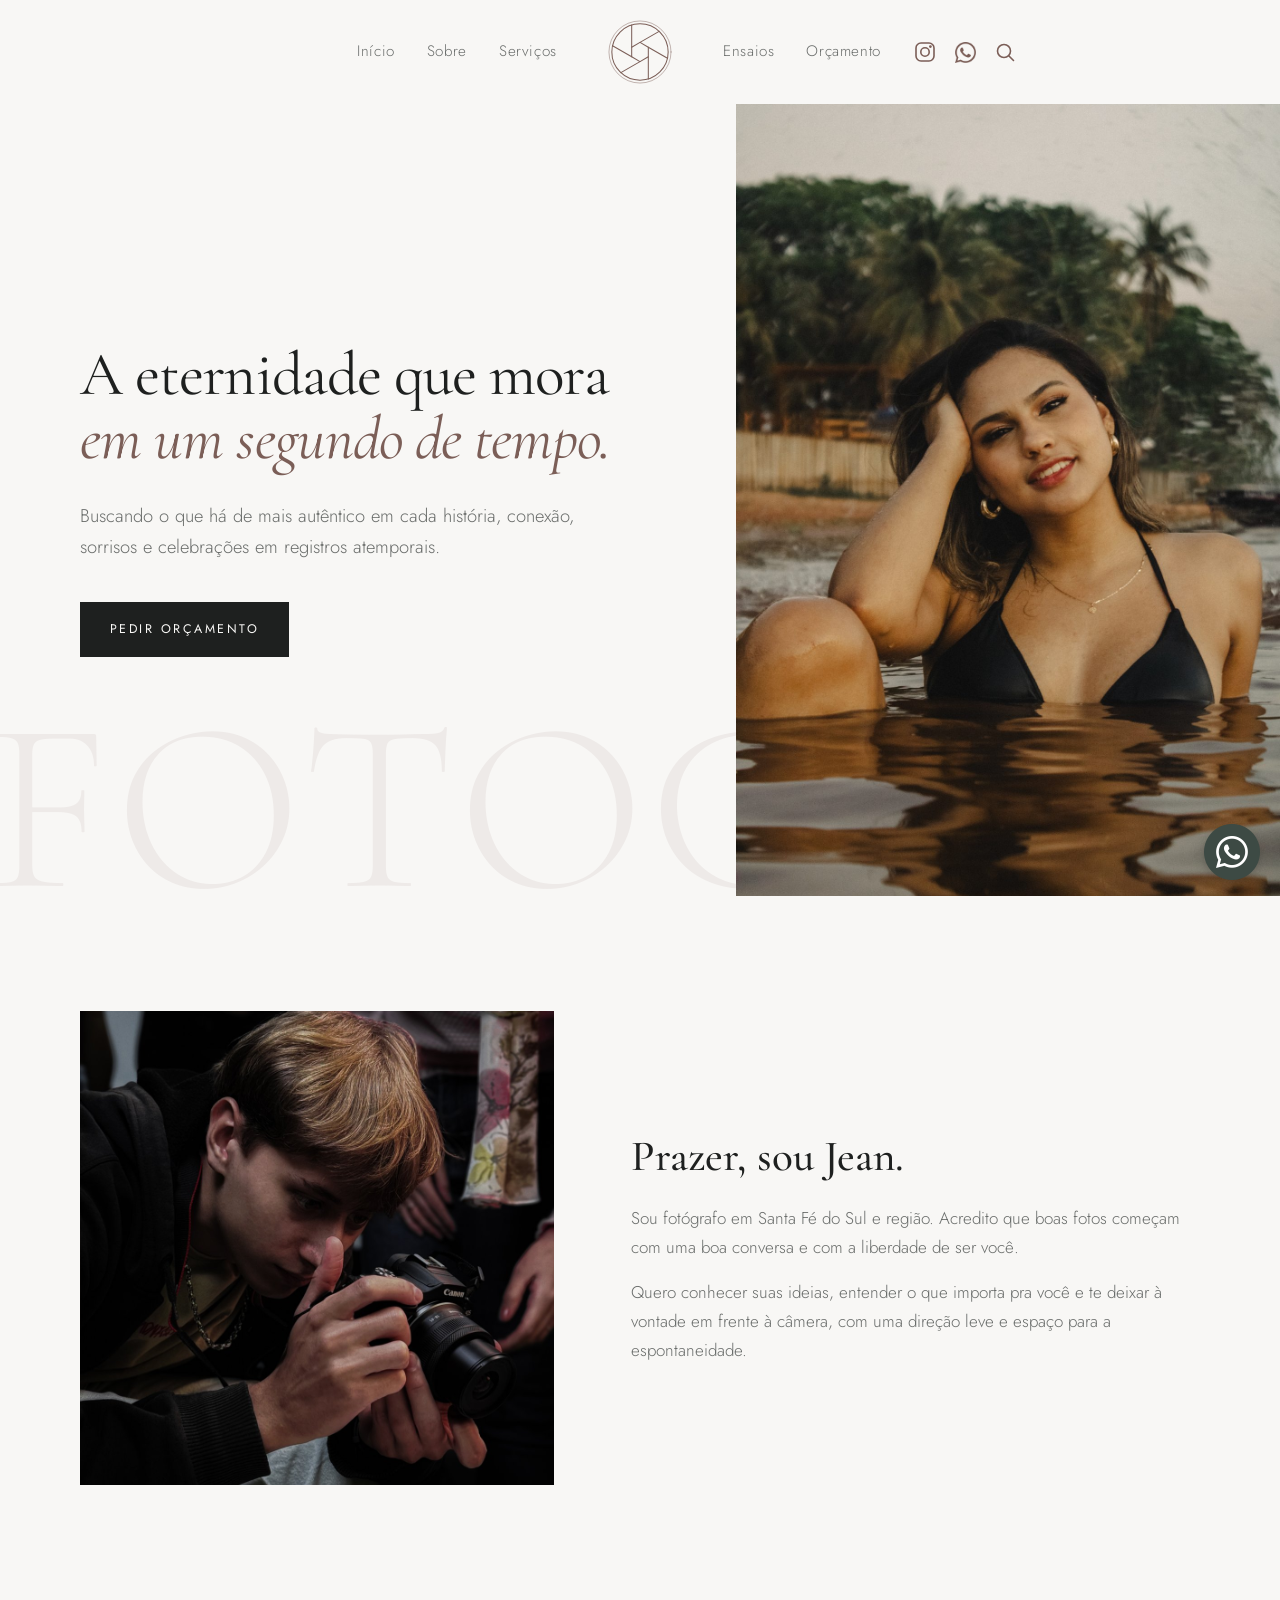
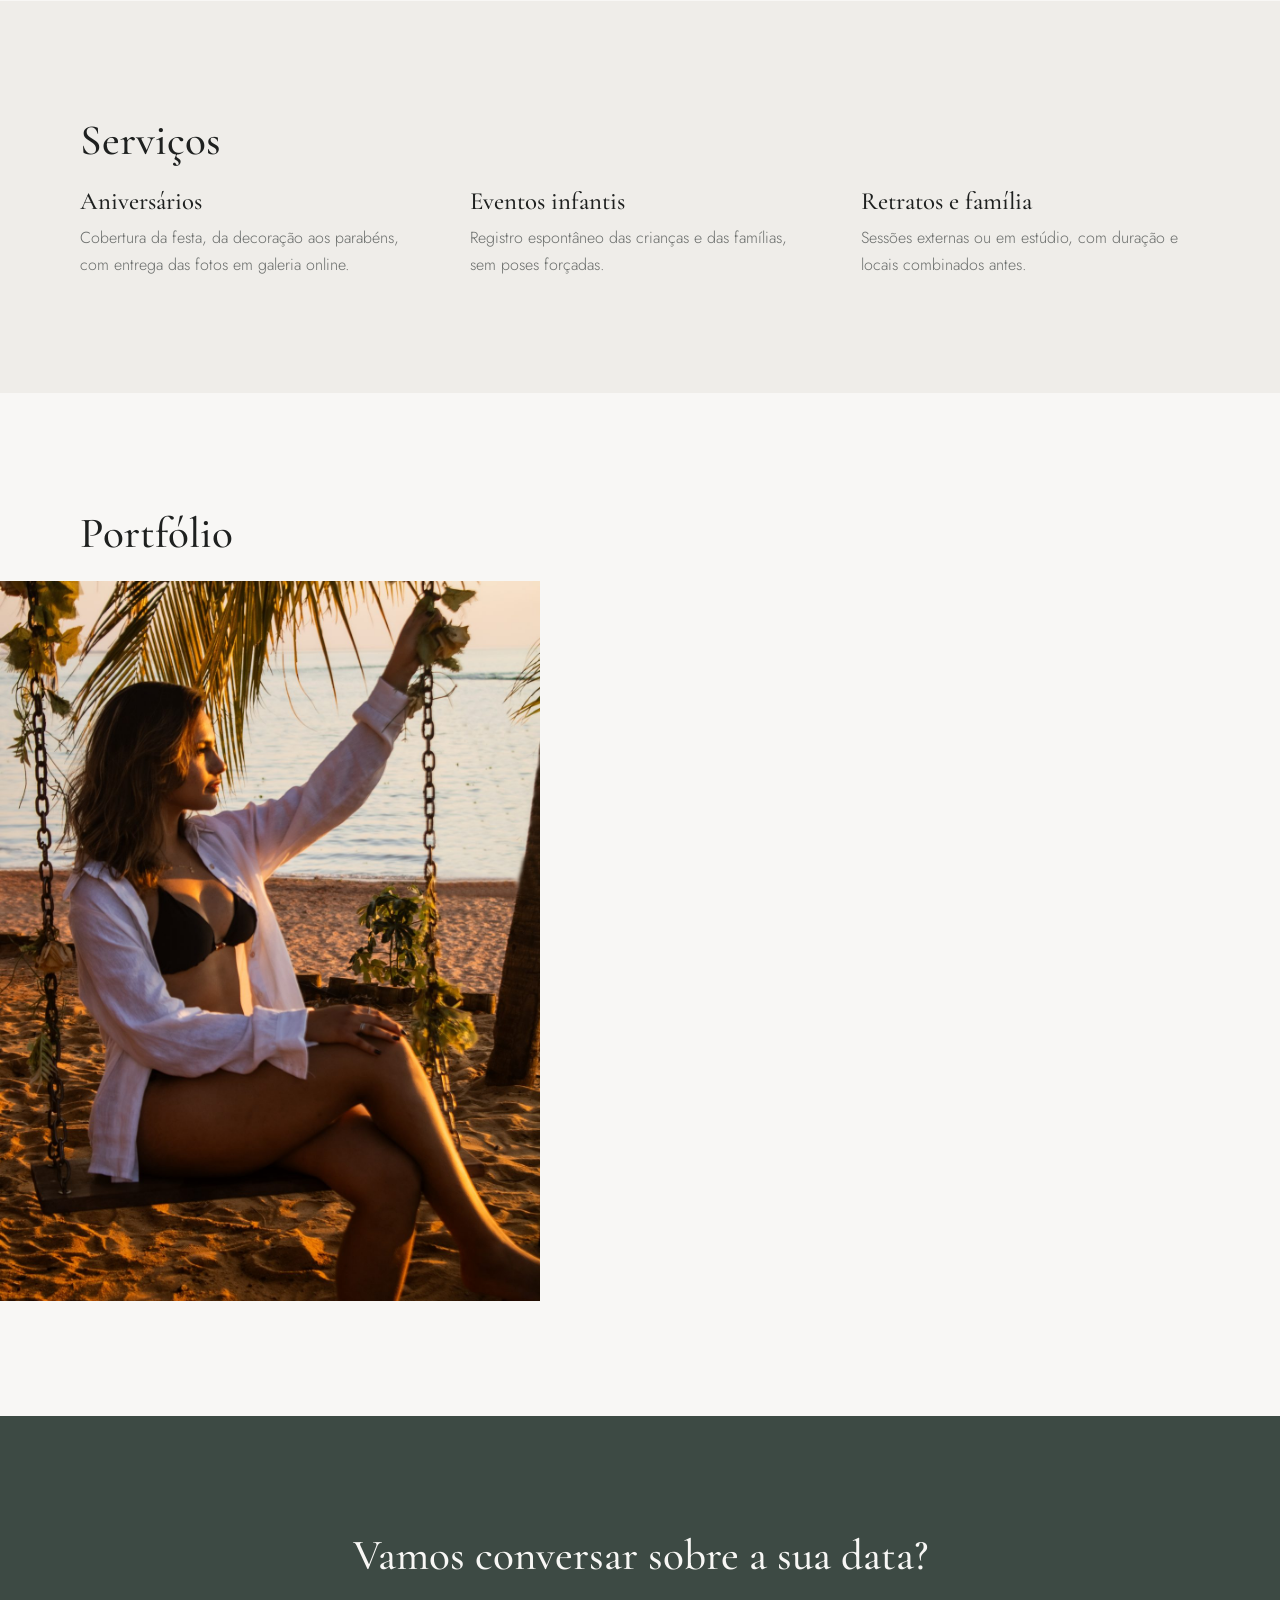
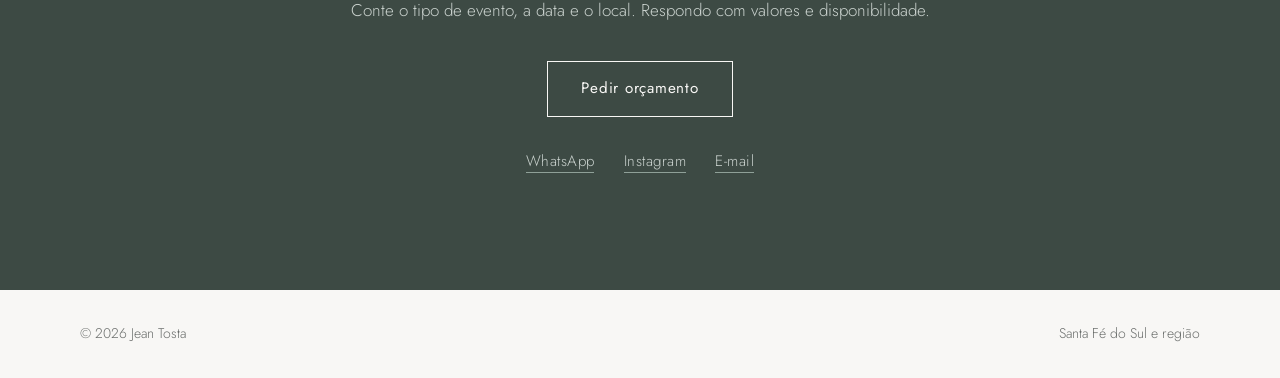
==== commit baa62cd9: "Add files via upload" ====
--- a/index.html
+++ b/index.html
@@ -37,7 +37,7 @@
             <svg viewBox="0 0 24 24" fill="none" stroke="currentColor" stroke-width="1.6" stroke-linecap="round" stroke-linejoin="round" aria-hidden="true"><rect x="3" y="3" width="18" height="18" rx="5"/><circle cx="12" cy="12" r="4.2"/><circle cx="17.4" cy="6.6" r="0.6" fill="currentColor"/></svg>
           </a>
           <a href="https://wa.me/5517992645411" aria-label="WhatsApp">
-            <svg viewBox="0 0 24 24" fill="none" stroke="currentColor" stroke-width="1.6" stroke-linecap="round" stroke-linejoin="round" aria-hidden="true"><path d="M3.5 20.5l1.3-4.6A8.5 8.5 0 1 1 8.2 19.3z"/><path d="M9 8.5c0 3.2 3.3 6.5 6.5 6.5l1.2-1.4-2.2-1.1-.9.8c-1.2-.5-2.2-1.5-2.7-2.7l.8-.9-1.1-2.2z"/></svg>
+            <img class="whatsapp-icone" src="img/whatsapp-topo.png" width="56" height="56" alt="" aria-hidden="true">
           </a>
           <details class="busca">
             <summary aria-label="Pesquisar">
@@ -73,9 +73,9 @@
       <div class="container">
         <div class="foto r-quadrado" style="background-image:url('img/sobre.jpg');background-position:center 30%" role="img" aria-label="Jean Tosta fotografando"></div>
         <div>
-          <h2>Sobre</h2>
-          <p>Sou Jean, fotógrafo em Santa Fé do Sul e região. Gosto de fotografar sem interromper o momento: direciono quando é preciso e observo o resto.</p>
-          <p>O resultado é um álbum que parece com o dia como ele foi.</p>
+          <h2>Prazer, sou Jean.</h2>
+          <p>Sou fotógrafo em Santa Fé do Sul e região. Acredito que boas fotos começam com uma boa conversa e com a liberdade de ser você.</p>
+          <p>Quero conhecer suas ideias, entender o que importa pra você e te deixar à vontade em frente à câmera, com uma direção leve e espaço para a espontaneidade.</p>
         </div>
       </div>
     </section>
@@ -138,7 +138,7 @@
   </footer>
 
   <a class="whats-flutuante" href="https://wa.me/5517992645411?text=Ol%C3%A1!%20Vi%20seu%20site%20e%20quero%20um%20or%C3%A7amento." aria-label="Conversar no WhatsApp">
-    <svg viewBox="0 0 24 24" fill="none" stroke="currentColor" stroke-width="1.7" stroke-linecap="round" stroke-linejoin="round" aria-hidden="true"><path d="M3.5 20.5l1.3-4.6A8.5 8.5 0 1 1 8.2 19.3z"/><path d="M9 8.5c0 3.2 3.3 6.5 6.5 6.5l1.2-1.4-2.2-1.1-.9.8c-1.2-.5-2.2-1.5-2.7-2.7l.8-.9-1.1-2.2z"/></svg>
+    <img class="whatsapp-icone" src="img/whatsapp-flutuante.png" width="56" height="56" alt="" aria-hidden="true">
   </a>
 
   <script src="script.js"></script>
--- a/style.css
+++ b/style.css
@@ -78,8 +78,8 @@
   width: 100%;
 }
 .foto { -webkit-user-select: none; user-select: none; -webkit-touch-callout: none; }
-.foto.r-retrato { aspect-ratio: 4 / 5; }
-.foto.r-paisagem { aspect-ratio: 3 / 2; }
+.foto.r-retrato { aspect-ratio: 1 / 1; }
+.foto.r-paisagem { aspect-ratio: 1 / 1; }
 .foto.r-quadrado { aspect-ratio: 1 / 1; }
 
 /* ===== Início ===== */
@@ -219,7 +219,25 @@
 }
 @media (max-width: 820px) {
   .galeria { grid-template-columns: 1fr 1fr; }
-  .categorias .tile { height: 70vh; }
+  .categorias {
+    gap: .75rem;
+    padding-inline: 1.5rem;
+    scroll-padding-inline: 1.5rem;
+    scroll-snap-type: x proximity;
+  }
+  .categorias .tile {
+    flex: 0 0 76%;
+    min-width: 0;
+    height: auto;
+    min-height: 0;
+    aspect-ratio: 3 / 4;
+    scroll-snap-align: start;
+  }
+  .categorias .tile .rotulo {
+    opacity: 1;
+    background: linear-gradient(to top, rgba(30,32,31,.65), transparent 55%);
+    align-items: flex-end;
+  }
 }
 
 
@@ -270,7 +288,7 @@
   position: relative; z-index: 2; align-self: center;
   padding: 4rem clamp(1.5rem, 5vw, 5rem) 4rem max(1.5rem, calc((100vw - 1120px) / 2));
 }
-.hero-foto { position: relative; z-index: 1; background-position: center 30%; min-height: 100%; }
+.hero-foto { position: relative; z-index: 1; background-position: center 55%; min-height: 100%; }
 
 .hero h1 { font-size: clamp(2.6rem, 4.8vw, 5rem); font-weight: 400; line-height: 1.05; letter-spacing: -.015em; max-width: 100%; text-wrap: balance; overflow-wrap: break-word; }
 .hero h1 em { font-style: italic; color: var(--icone); }
@@ -295,13 +313,13 @@
   transition: background .2s;
 }
 .whats-flutuante:hover { background: var(--tinta); }
-.whats-flutuante svg { width: 28px; height: 28px; }
+.whats-flutuante svg { display: block; width: 30px; height: 30px; }
 
 @media (max-width: 820px) {
   .hero { display: flex; flex-direction: column; min-height: 0; }
   .hero::before { font-size: 24vw; bottom: 0; }
   /* foto no topo, com degradê que a funde ao fundo da página */
-  .hero-foto { order: -1; height: 66vh; height: 66svh; min-height: 380px; background-position: center 25%; }
+  .hero-foto { order: -1; height: 66vh; height: 66svh; min-height: 380px; background-position: center 50%; }
   .hero-foto::after {
     content: ""; position: absolute; inset: 0;
     background: linear-gradient(to bottom, rgba(248, 247, 245, 0) 45%, var(--papel) 100%);
@@ -374,3 +392,16 @@
 }
 .vis-fechar:hover { background: rgba(255, 255, 255, .34); }
 .vis-fechar svg { width: 22px; height: 22px; }
+
+/* Imagens PNG do WhatsApp no cabeçalho e no botão flutuante */
+.icones .whatsapp-icone { display: block; width: 21px; height: 21px; object-fit: contain; }
+.whats-flutuante, .whats-flutuante:hover {
+  background: transparent;
+  box-shadow: none;
+}
+.whats-flutuante .whatsapp-icone {
+  display: block; width: 56px; height: 56px; object-fit: contain;
+  filter: drop-shadow(0 3px 5px rgba(30, 32, 31, .25));
+}
+
+@media (max-width: 820px) { .icones .whatsapp-icone { width: 19px; height: 19px; } }
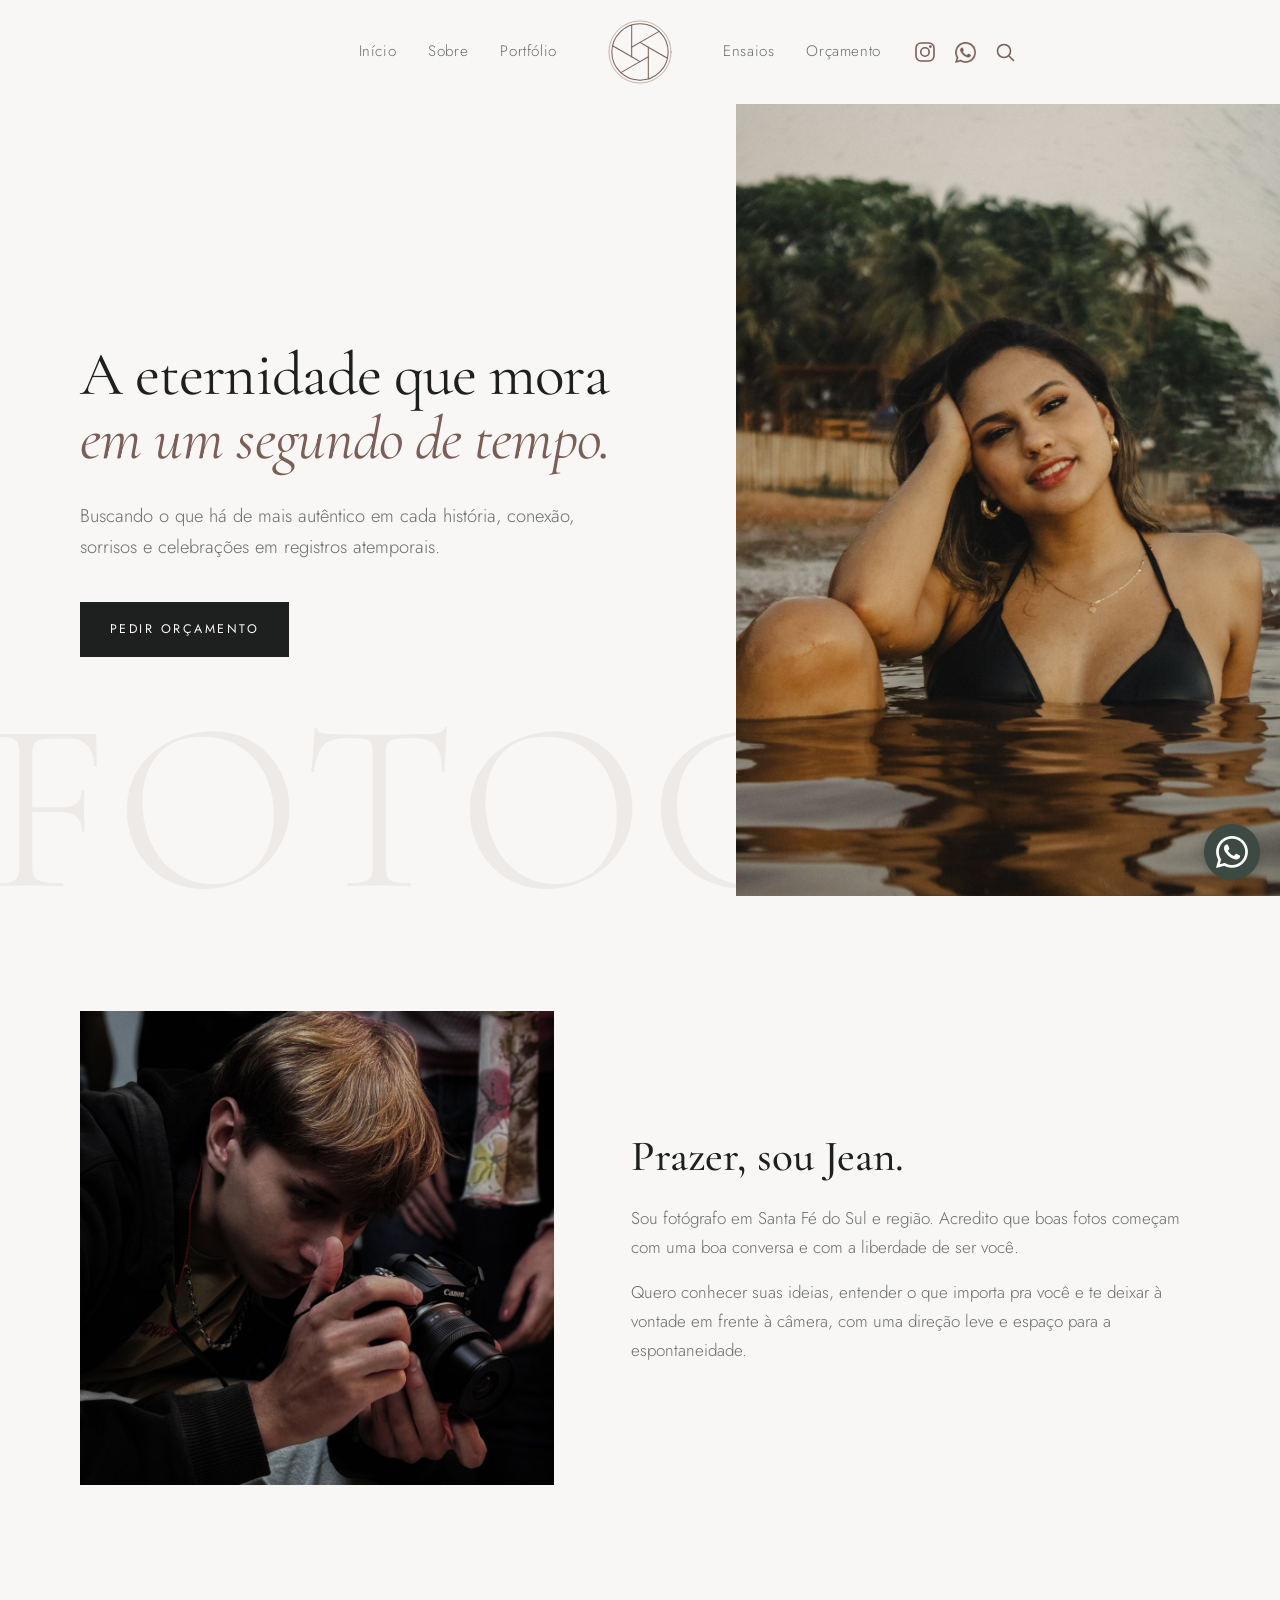
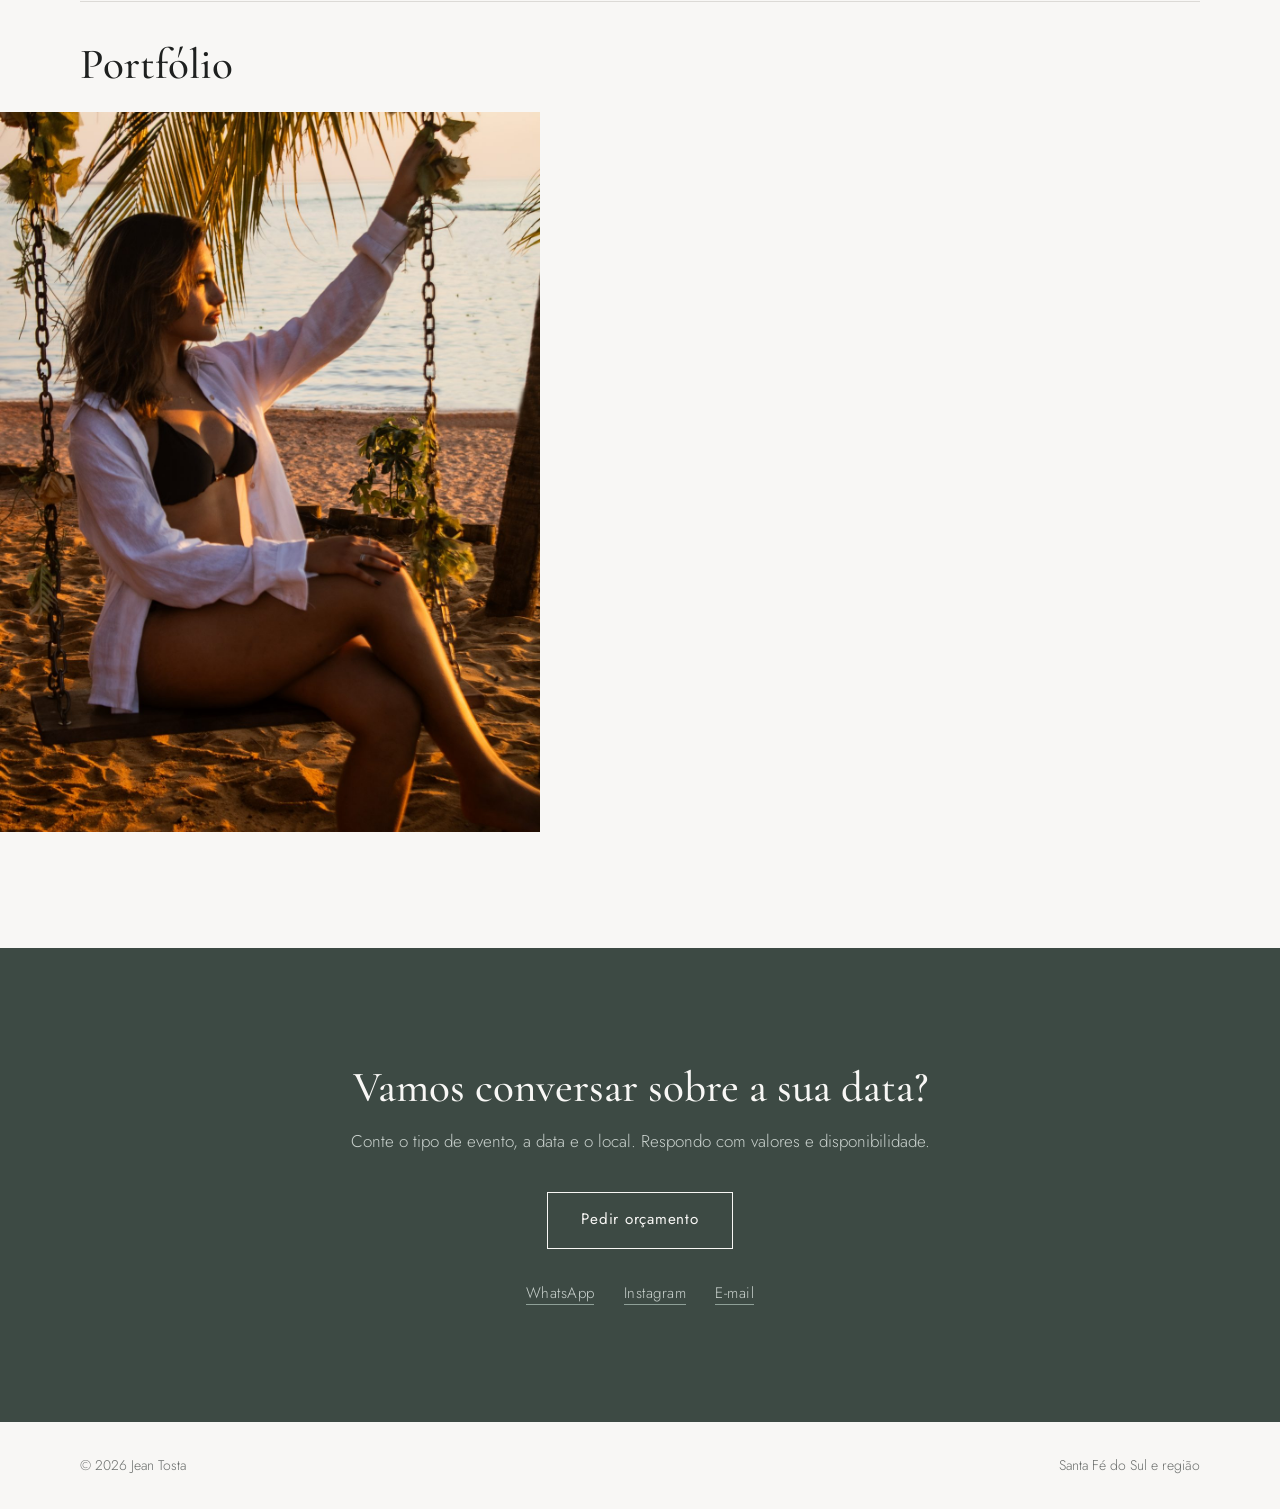
==== commit 7d074f7a: "Add files via upload" ====
--- a/index.html
+++ b/index.html
@@ -19,7 +19,7 @@
         <ul class="menu">
             <li><a href="index.html">Início</a></li>
             <li><a href="index.html#sobre">Sobre</a></li>
-            <li><a href="index.html#servicos">Serviços</a></li>
+            <li><a href="index.html#portfolio">Portfólio</a></li>
         </ul>
       </nav>
       <a class="logo" href="index.html" aria-label="Jean Tosta, página inicial">
@@ -80,28 +80,7 @@
       </div>
     </section>
 
-    <!-- ENSAIOS -->
-    <section class="servicos" id="servicos">
-      <div class="container">
-        <h2>Serviços</h2>
-        <div class="lista-servicos">
-          <div>
-            <h3>Aniversários</h3>
-            <p>Cobertura da festa, da decoração aos parabéns, com entrega das fotos em galeria online.</p>
-          </div>
-          <div>
-            <h3>Eventos infantis</h3>
-            <p>Registro espontâneo das crianças e das famílias, sem poses forçadas.</p>
-          </div>
-          <div>
-            <h3>Retratos e família</h3>
-            <p>Sessões externas ou em estúdio, com duração e locais combinados antes.</p>
-          </div>
-        </div>
-      </div>
-    </section>
-
-    <!-- PORTFÓLIO -->
+<!-- PORTFÓLIO -->
     <section id="portfolio">
       <div class="container">
         <h2>Portfólio</h2>
--- a/style.css
+++ b/style.css
@@ -105,14 +105,6 @@
   align-items: center;
 }
 
-/* ===== Serviços ===== */
-.servicos { background: #efede9; }
-.lista-servicos {
-  display: grid; grid-template-columns: repeat(3, 1fr); gap: clamp(1.5rem, 4vw, 3.5rem);
-  margin-top: 1rem;
-}
-.lista-servicos p { font-size: 1rem; }
-
 /* ===== Portfólio ===== */
 .grade {
   display: grid; grid-template-columns: repeat(3, 1fr); gap: 1rem;
@@ -158,7 +150,6 @@
 /* ===== Celular ===== */
 @media (max-width: 820px) {
   .inicio .container, .sobre .container { grid-template-columns: 1fr; }
-  .lista-servicos { grid-template-columns: 1fr; }
   .grade { grid-template-columns: 1fr 1fr; }
   .grade figure:nth-child(2), .grade figure:nth-child(5) { margin-top: 0; }
   .duas { grid-template-columns: 1fr; }
@@ -405,3 +396,10 @@
 }
 
 @media (max-width: 820px) { .icones .whatsapp-icone { width: 19px; height: 19px; } }
+
+/* Transição direta da apresentação para o portfólio */
+.sobre + #portfolio { padding-top: 0; }
+.sobre + #portfolio > .container {
+  border-top: 1px solid var(--linha);
+  padding-top: clamp(1.5rem, 3vw, 2.5rem);
+}
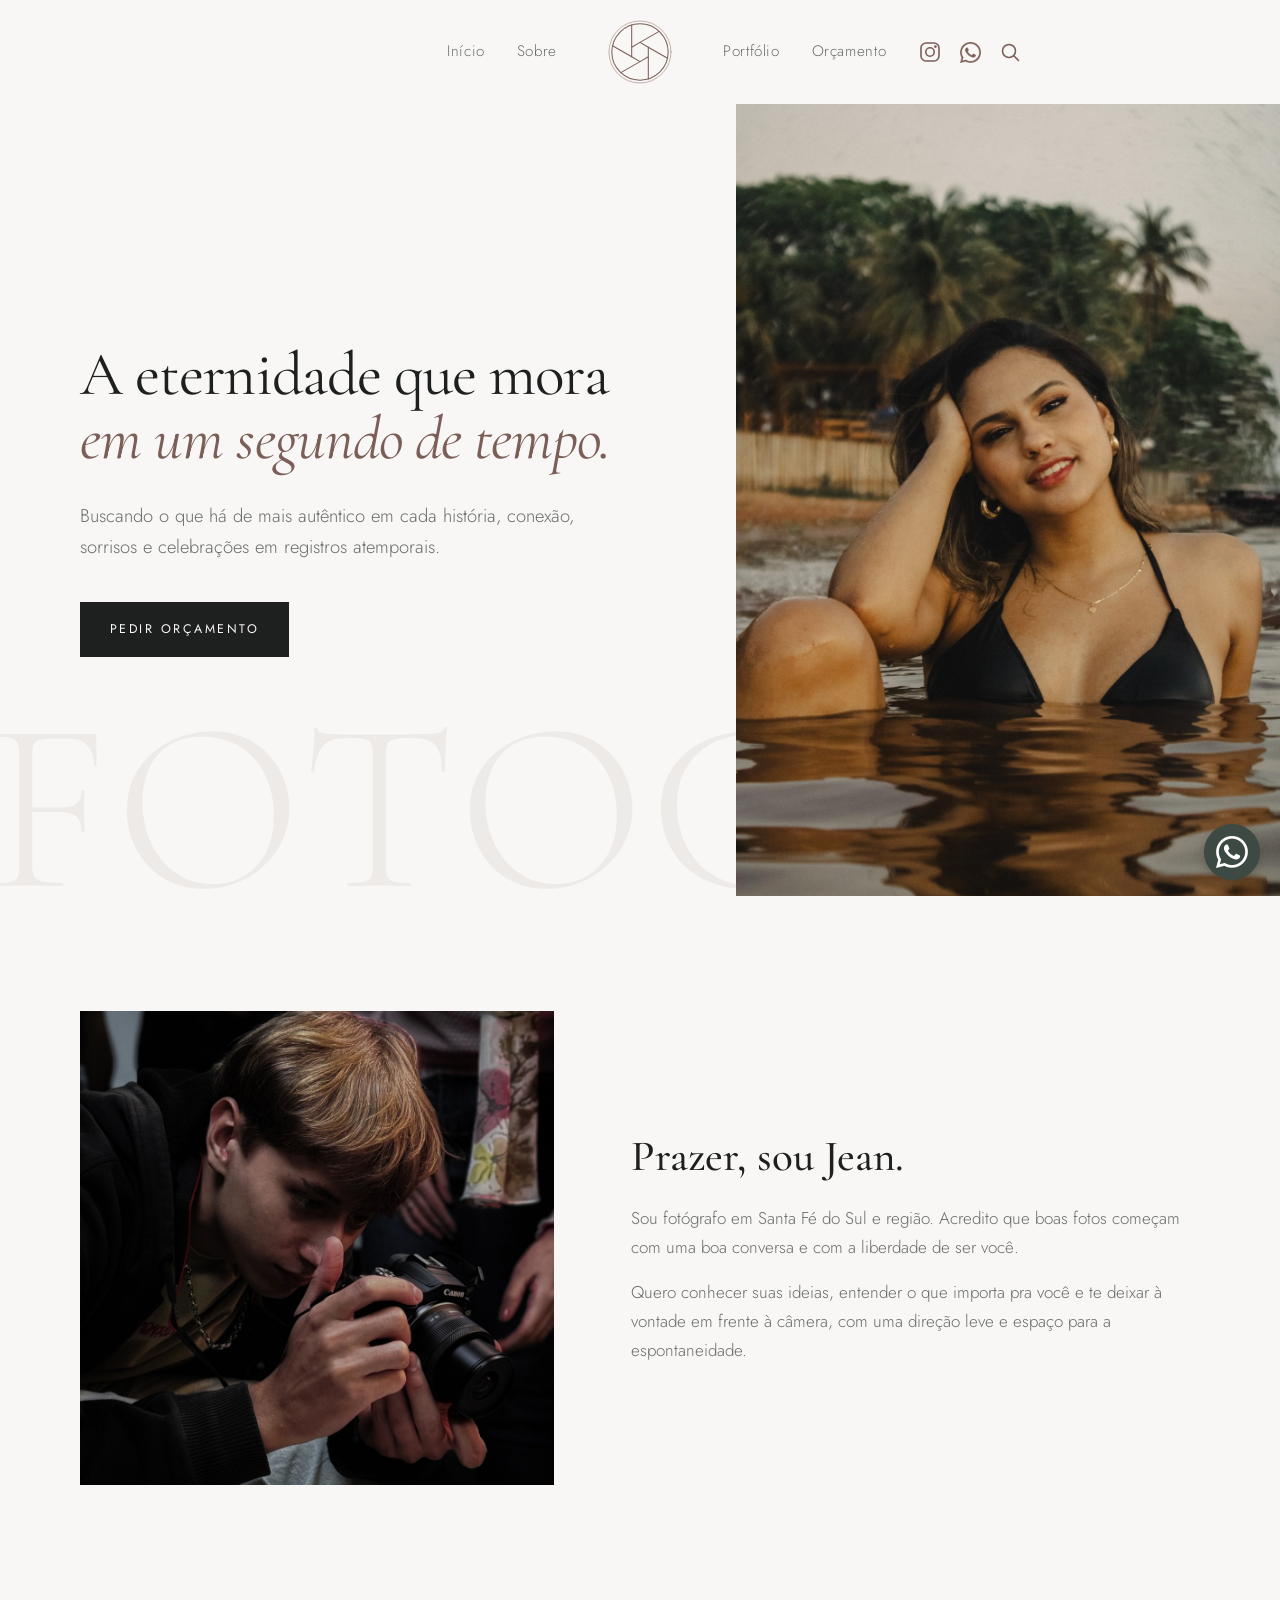
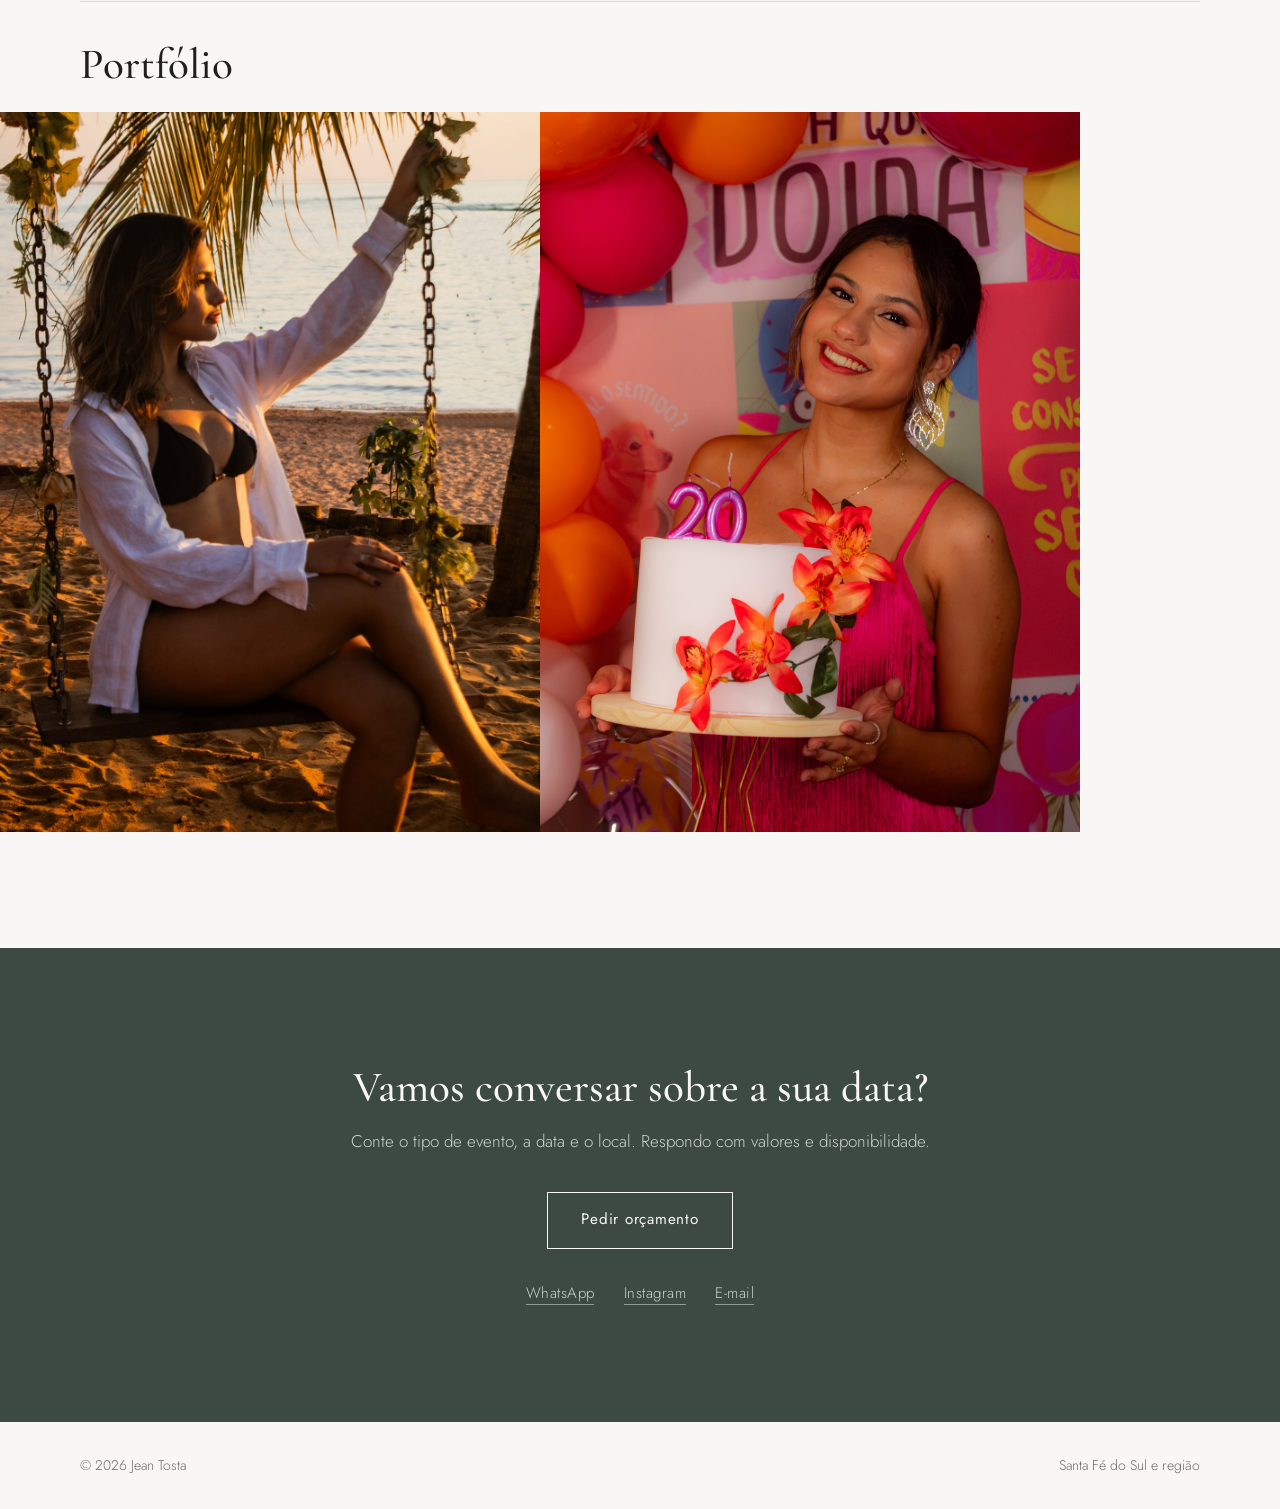
==== commit 1eaa49a9: "Add files via upload" ====
--- a/index.html
+++ b/index.html
@@ -9,7 +9,7 @@
   <link rel="preconnect" href="https://fonts.gstatic.com" crossorigin>
   <link href="https://fonts.googleapis.com/css2?family=Cormorant+Garamond:ital,wght@0,400;0,500;0,600;1,400&family=Jost:wght@300;400&display=swap" rel="stylesheet">
   <link rel="icon" type="image/svg+xml" href="logo.svg">
-  <link rel="stylesheet" href="style.css">
+  <link rel="stylesheet" href="style.css?v=20261004-centered4">
 </head>
 <body>
 
@@ -19,7 +19,6 @@
         <ul class="menu">
             <li><a href="index.html">Início</a></li>
             <li><a href="index.html#sobre">Sobre</a></li>
-            <li><a href="index.html#portfolio">Portfólio</a></li>
         </ul>
       </nav>
       <a class="logo" href="index.html" aria-label="Jean Tosta, página inicial">
@@ -28,7 +27,7 @@
       <div class="topo-direita">
         <nav aria-label="Menu secundário">
           <ul class="menu">
-            <li><a href="ensaios.html">Ensaios</a></li>
+            <li><a href="index.html#portfolio">Portfólio</a></li>
             <li><a href="orcamento.html">Orçamento</a></li>
           </ul>
         </nav>
@@ -90,6 +89,10 @@
             <div class="foto r-retrato" style="background-image:url('img/ensaios/giovanna/IMG_9878.jpg')" role="img" aria-label="Ensaios"></div>
             <span class="rotulo">Ensaios</span>
           </a>
+          <a class="tile" href="aniversarios.html">
+            <div class="foto r-retrato" style="background-image:url('img/aniversarios/giovanna-20-anos/IMG_1004.jpg');background-position:center 30%" role="img" aria-label="Aniversários"></div>
+            <span class="rotulo">Aniversários</span>
+          </a>
         </div>
     </section>
 
--- a/style.css
+++ b/style.css
@@ -403,3 +403,29 @@
   border-top: 1px solid var(--linha);
   padding-top: clamp(1.5rem, 3vw, 2.5rem);
 }
+
+/* Celular: mesmo visual do hover no computador, sempre visível. */
+@media (max-width: 820px) {
+  #portfolio .categorias a.tile > .rotulo,
+  .pagina .galeria a.tile > .rotulo {
+    position: absolute;
+    top: 0; right: 0; bottom: 0; left: 0;
+    display: flex;
+    align-items: center;
+    justify-content: center;
+    max-width: none;
+    padding: 1rem;
+    background: rgba(30, 32, 31, .5);
+    color: #fff;
+    font-family: var(--titulo);
+    font-weight: 500;
+    font-size: clamp(1.3rem, 2.2vw, 1.8rem);
+    line-height: inherit;
+    text-align: center;
+    opacity: 1;
+    visibility: visible;
+    border-radius: 0;
+    pointer-events: none;
+    z-index: 1;
+  }
+}
